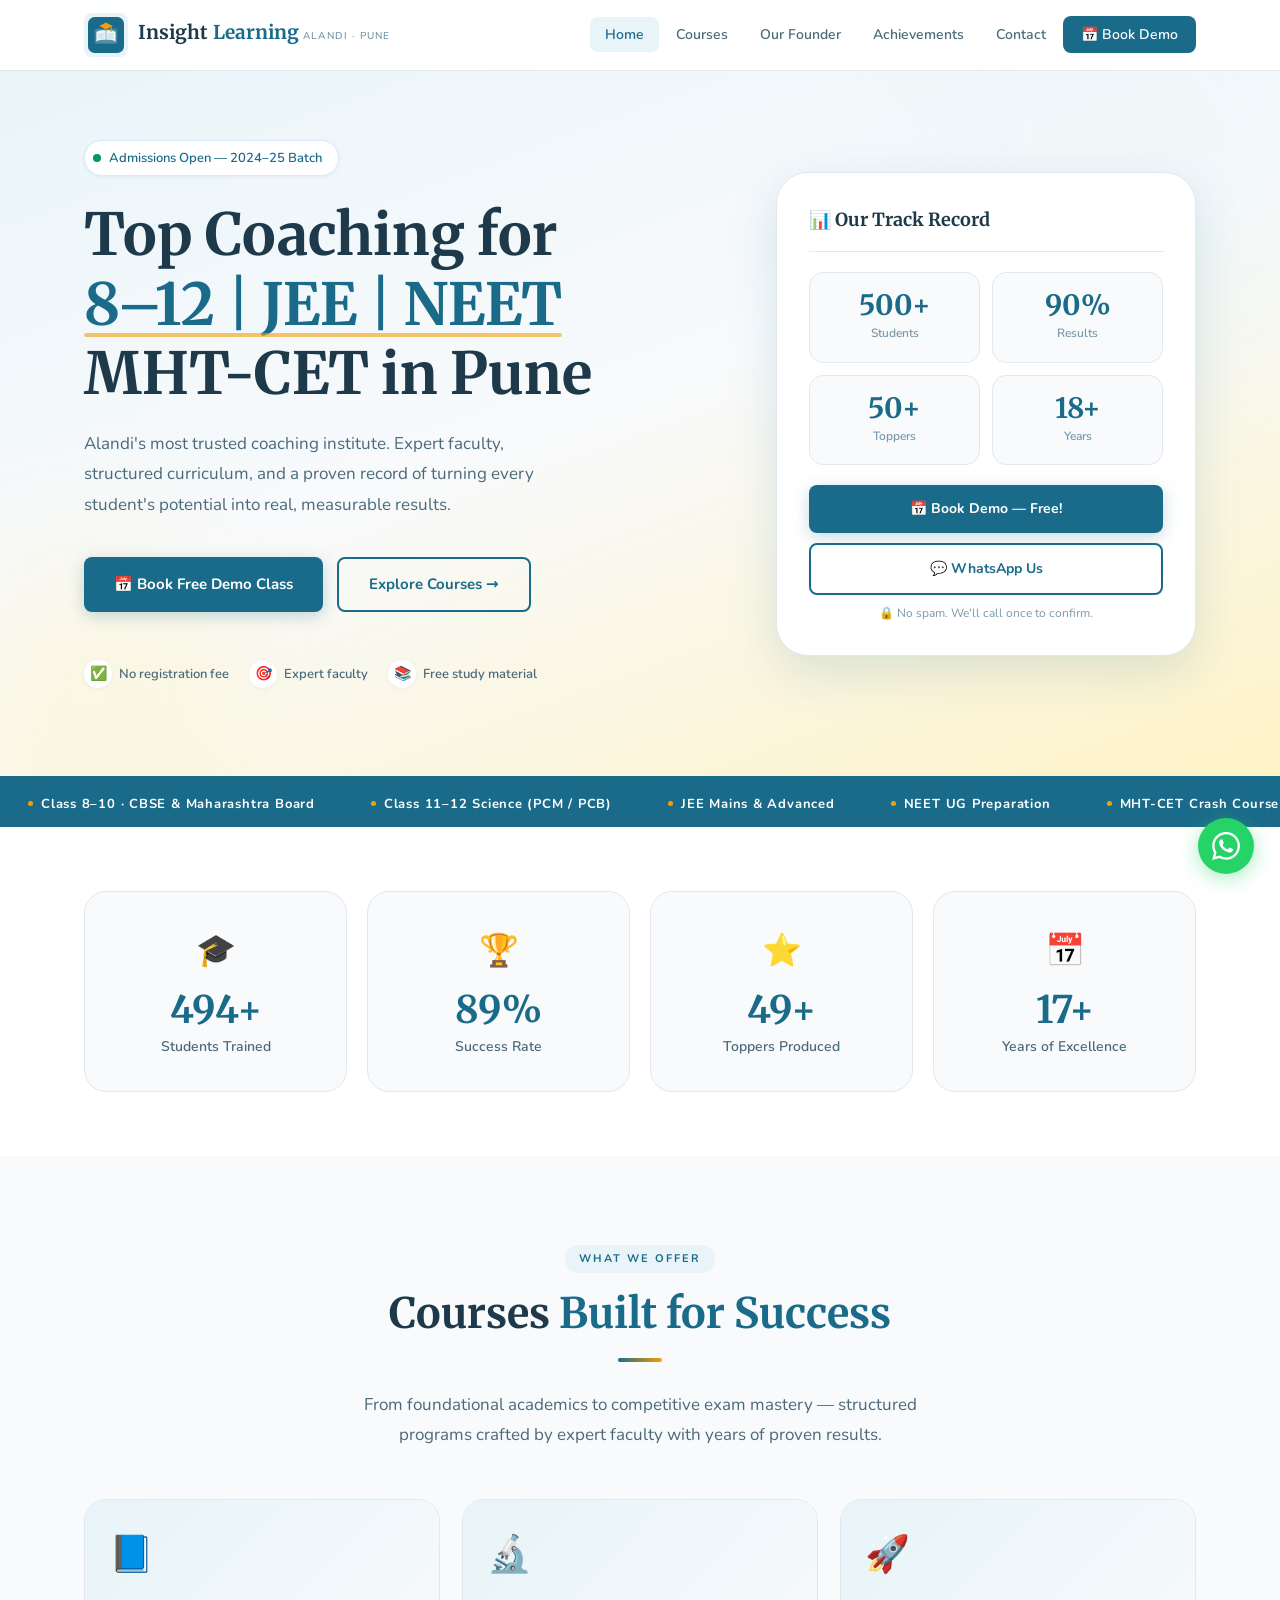
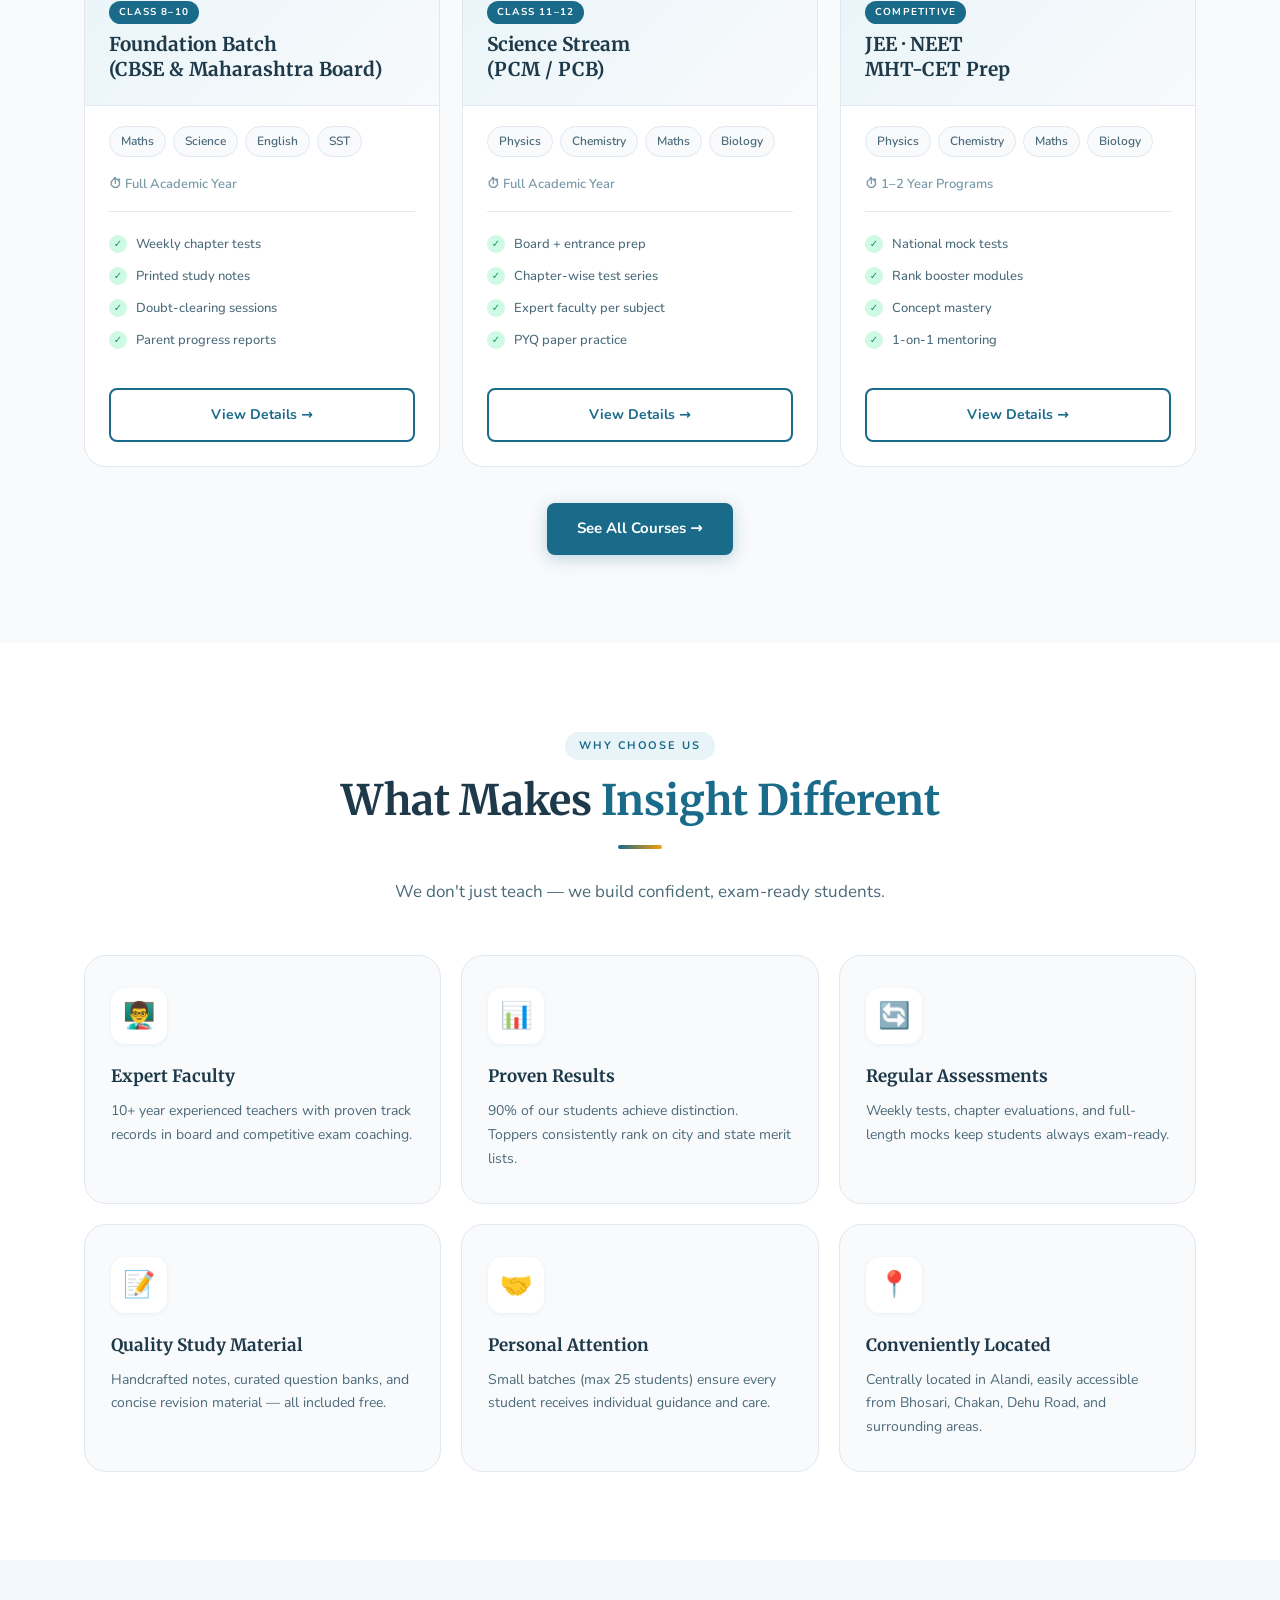
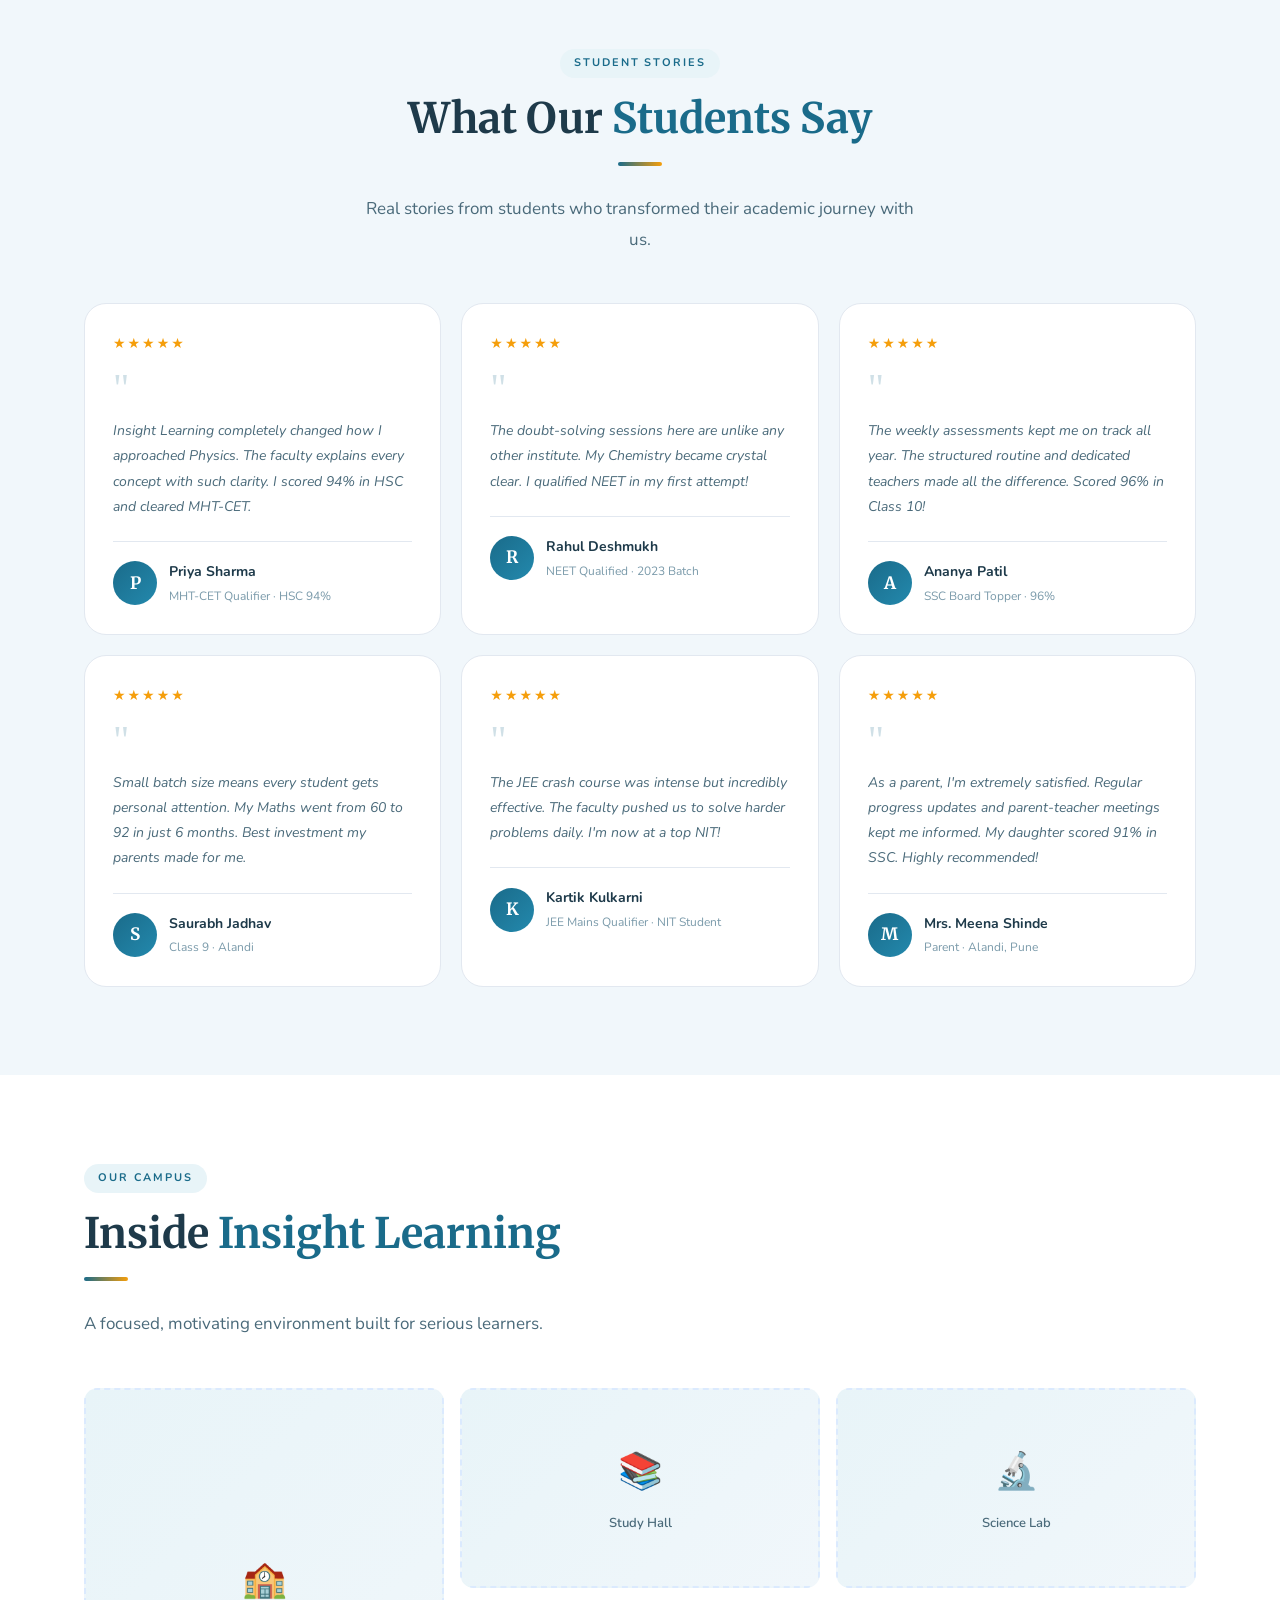
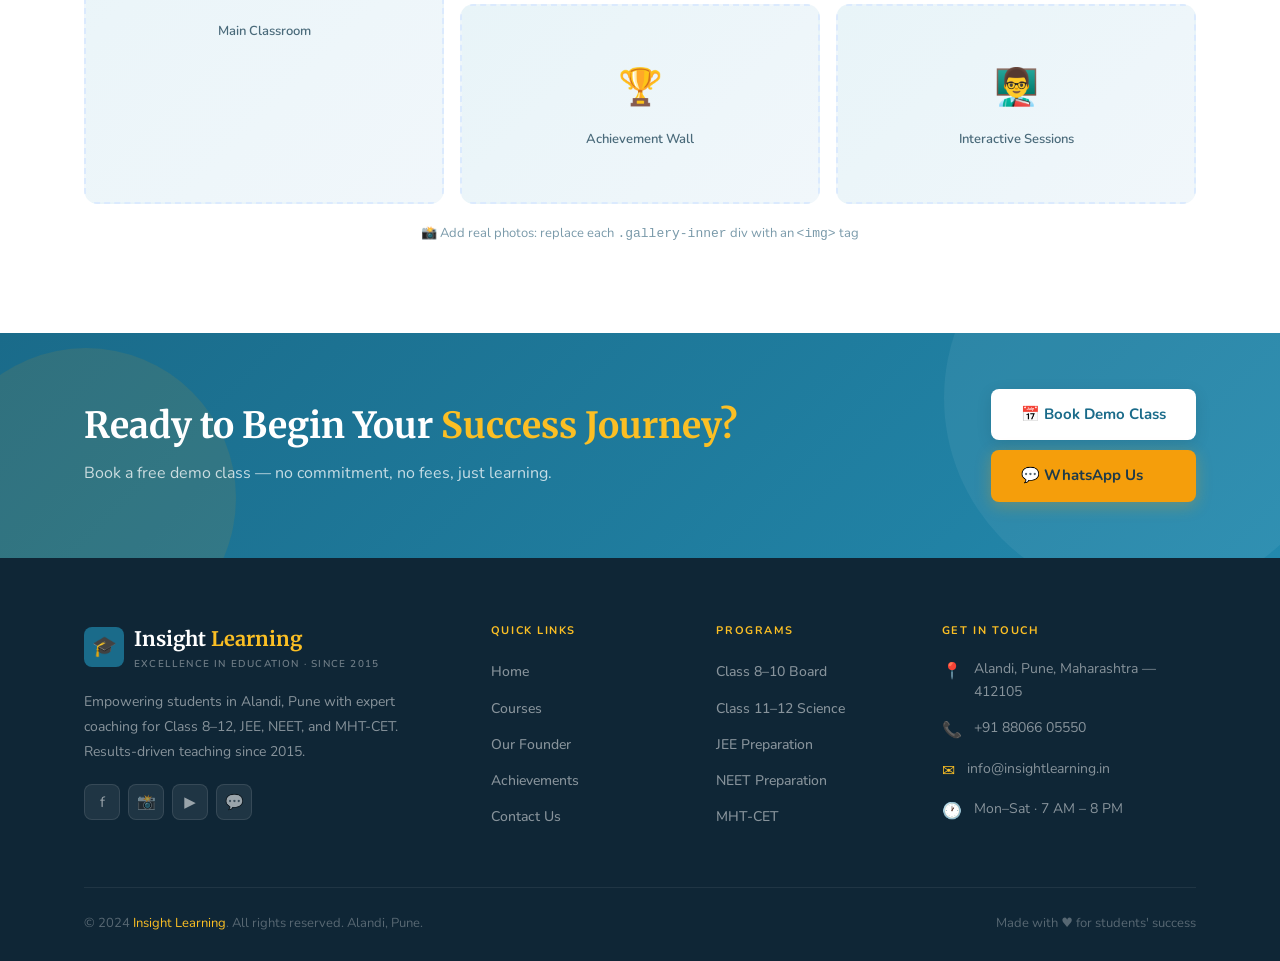
==== index.html @ 00090d64 "Initial commit" ====
<!DOCTYPE html>
<html lang="en">
<head>
  <meta charset="UTF-8" />
  <meta name="viewport" content="width=device-width, initial-scale=1.0" />
  <meta name="description" content="Insight Learning — Top coaching institute in Alandi, Pune for Class 8–12, JEE, NEET, MHT-CET. 500+ students, 90% results. Book your free demo class today." />
  <meta name="keywords"    content="coaching institute Alandi Pune, JEE coaching Pune, NEET coaching Alandi, MHT-CET, Class 10 coaching Pune, Insight Learning" />
  <meta name="author"      content="Insight Learning, Alandi Pune" />
  <meta property="og:title"       content="Insight Learning | Top Coaching in Alandi, Pune" />
  <meta property="og:description" content="Expert coaching for Class 8–12, JEE, NEET & MHT-CET. Alandi's most trusted coaching institute." />
  <meta property="og:type"        content="website" />
  <link rel="icon" type="image/svg+xml" href="logo.svg" />
  <link rel="stylesheet" href="style.css" />
  <title>Insight Learning | Top Coaching in Alandi, Pune — JEE | NEET | MHT-CET</title>
</head>
<body>

<!-- ===== NAVBAR ===== -->
<nav class="navbar" id="navbar">
  <div class="container">
    <div class="nav-inner">
      <a href="index.html" class="nav-logo">
        <img src="logo.svg" alt="Insight Learning Logo" class="nav-logo-img"
             onerror="this.style.display='none';this.nextElementSibling.style.display='flex';" />
        <span class="nav-logo-svg" style="display:none;">🎓</span>
        <span class="nav-logo-text">
          <span class="nav-logo-name">Insight <span>Learning</span></span>
          <span class="nav-logo-tag">  Alandi · Pune</span>
        </span>
      </a>
      <ul class="nav-links">
        <li><a href="index.html"        class="nav-link active">Home</a></li>
        <li><a href="courses.html"      class="nav-link">Courses</a></li>
        <li><a href="founder.html"      class="nav-link">Our Founder</a></li>
        <li><a href="achievements.html" class="nav-link">Achievements</a></li>
        <li><a href="contact.html"      class="nav-link">Contact</a></li>
        <li><a href="contact.html"      class="nav-link nav-cta">📅 Book Demo</a></li>
      </ul>
      <button class="nav-hamburger" aria-label="Toggle menu">
        <span></span><span></span><span></span>
      </button>
    </div>
  </div>
</nav>
<div class="nav-mobile">
  <a href="index.html"        class="nav-link">Home</a>
  <a href="courses.html"      class="nav-link">Courses</a>
  <a href="founder.html"      class="nav-link">Our Founder</a>
  <a href="achievements.html" class="nav-link">Achievements</a>
  <a href="contact.html"      class="nav-link">Contact</a>
  <a href="contact.html"      class="nav-link nav-cta">📅 Book Demo Class — Free!</a>
</div>


<!-- ===== HERO ===== -->
<section class="hero">
  <div class="hero-blob hero-blob-1"></div>
  <div class="hero-blob hero-blob-2"></div>
  <div class="container">
    <div class="hero-inner">

      <!-- Left content -->
      <div>
        <div class="hero-badge">
          <span class="hero-badge-dot"></span>
          Admissions Open — 2024–25 Batch
        </div>

        <h1 class="hero-title">
          Top Coaching for<br>
          <span class="highlight">8–12 | JEE | NEET</span><br>
          MHT-CET in Pune
        </h1>

        <p class="hero-subtitle">
          Alandi's most trusted coaching institute. Expert faculty, structured
          curriculum, and a proven record of turning every student's potential
          into real, measurable results.
        </p>

        <div class="hero-actions">
          <a href="contact.html" class="btn btn-primary">📅 Book Free Demo Class</a>
          <a href="courses.html" class="btn btn-outline">Explore Courses →</a>
        </div>

        <div class="hero-trust">
          <div class="hero-trust-item">
            <span class="hero-trust-icon">✅</span> No registration fee
          </div>
          <div class="hero-trust-item">
            <span class="hero-trust-icon">🎯</span> Expert faculty
          </div>
          <div class="hero-trust-item">
            <span class="hero-trust-icon">📚</span> Free study material
          </div>
        </div>
      </div>

      <!-- Right card -->
      <div class="hero-card fade-up">
        <div class="hero-card-title">📊 Our Track Record</div>
        <div class="hero-stat-row">
          <div class="hero-stat-box">
            <div class="hero-stat-num" data-count="500" data-suffix="+">500+</div>
            <div class="hero-stat-label">Students</div>
          </div>
          <div class="hero-stat-box">
            <div class="hero-stat-num" data-count="90" data-suffix="%">90%</div>
            <div class="hero-stat-label">Results</div>
          </div>
          <div class="hero-stat-box">
            <div class="hero-stat-num" data-count="50" data-suffix="+">50+</div>
            <div class="hero-stat-label">Toppers</div>
          </div>
          <div class="hero-stat-box">
            <div class="hero-stat-num" data-count="18" data-suffix="+">18+</div>
            <div class="hero-stat-label">Years</div>
          </div>
        </div>
        <div class="hero-card-cta">
          <a href="contact.html" class="btn btn-primary">📅 Book Demo — Free!</a>
          <a href="https://wa.me/918806605550" class="btn btn-outline" target="_blank">💬 WhatsApp Us</a>
        </div>
        <p class="hero-card-note">🔒 No spam. We'll call once to confirm.</p>
      </div>

    </div>
  </div>
</section>


<!-- ===== TICKER ===== -->
<div class="ticker" aria-hidden="true">
  <div class="ticker-inner">
    <!-- Duplicate items for seamless loop -->
    <span class="ticker-item"><span class="ticker-dot"></span> Class 8–10 · CBSE & Maharashtra Board</span>
    <span class="ticker-item"><span class="ticker-dot"></span> Class 11–12 Science (PCM / PCB)</span>
    <span class="ticker-item"><span class="ticker-dot"></span> JEE Mains & Advanced</span>
    <span class="ticker-item"><span class="ticker-dot"></span> NEET UG Preparation</span>
    <span class="ticker-item"><span class="ticker-dot"></span> MHT-CET Crash Course</span>
    <span class="ticker-item"><span class="ticker-dot"></span> Doubt Solving Sessions</span>
    <span class="ticker-item"><span class="ticker-dot"></span> Weekly Mock Tests</span>
    <span class="ticker-item"><span class="ticker-dot"></span> Free Study Material</span>
    <!-- Duplicate for seamless -->
    <span class="ticker-item"><span class="ticker-dot"></span> Class 8–10 · CBSE & Maharashtra Board</span>
    <span class="ticker-item"><span class="ticker-dot"></span> Class 11–12 Science (PCM / PCB)</span>
    <span class="ticker-item"><span class="ticker-dot"></span> JEE Mains & Advanced</span>
    <span class="ticker-item"><span class="ticker-dot"></span> NEET UG Preparation</span>
    <span class="ticker-item"><span class="ticker-dot"></span> MHT-CET Crash Course</span>
    <span class="ticker-item"><span class="ticker-dot"></span> Doubt Solving Sessions</span>
    <span class="ticker-item"><span class="ticker-dot"></span> Weekly Mock Tests</span>
    <span class="ticker-item"><span class="ticker-dot"></span> Free Study Material</span>
  </div>
</div>


<!-- ===== STATS ===== -->
<section class="stats-section">
  <div class="container">
    <div class="stats-grid">
      <div class="stat-card fade-up d1">
        <div class="stat-icon">🎓</div>
        <div class="stat-num" data-count="500" data-suffix="+">500+</div>
        <div class="stat-label">Students Trained</div>
      </div>
      <div class="stat-card fade-up d2">
        <div class="stat-icon">🏆</div>
        <div class="stat-num" data-count="90" data-suffix="%">90%</div>
        <div class="stat-label">Success Rate</div>
      </div>
      <div class="stat-card fade-up d3">
        <div class="stat-icon">⭐</div>
        <div class="stat-num" data-count="50" data-suffix="+">50+</div>
        <div class="stat-label">Toppers Produced</div>
      </div>
      <div class="stat-card fade-up d4">
        <div class="stat-icon">📅</div>
        <div class="stat-num" data-count="18" data-suffix="+">18+</div>
        <div class="stat-label">Years of Excellence</div>
      </div>
    </div>
  </div>
</section>


<!-- ===== COURSES PREVIEW ===== -->
<section class="courses-section section">
  <div class="container">
    <div class="text-center fade-up">
      <span class="section-label">What We Offer</span>
      <h2 class="section-title">Courses <span>Built for Success</span></h2>
      <div class="divider"></div>
      <p class="section-sub">
        From foundational academics to competitive exam mastery — structured
        programs crafted by expert faculty with years of proven results.
      </p>
    </div>

    <div class="courses-grid">

      <div class="course-card fade-up d1">
        <div class="course-card-top">
          <div class="course-emoji">📘</div>
          <div class="course-tag">Class 8–10</div>
          <h3>Foundation Batch<br>(CBSE & Maharashtra Board)</h3>
        </div>
        <div class="course-card-body">
          <div class="course-chips">
            <span class="chip">Maths</span>
            <span class="chip">Science</span>
            <span class="chip">English</span>
            <span class="chip">SST</span>
          </div>
          <div class="course-duration">⏱ Full Academic Year</div>
          <div class="course-features">
            <div class="cf-item"><span class="cf-check">✓</span> Weekly chapter tests</div>
            <div class="cf-item"><span class="cf-check">✓</span> Printed study notes</div>
            <div class="cf-item"><span class="cf-check">✓</span> Doubt-clearing sessions</div>
            <div class="cf-item"><span class="cf-check">✓</span> Parent progress reports</div>
          </div>
        </div>
        <div class="course-card-foot">
          <a href="courses.html" class="btn btn-outline">View Details →</a>
        </div>
      </div>

      <div class="course-card fade-up d2">
        <div class="course-card-top">
          <div class="course-emoji">🔬</div>
          <div class="course-tag">Class 11–12</div>
          <h3>Science Stream<br>(PCM / PCB)</h3>
        </div>
        <div class="course-card-body">
          <div class="course-chips">
            <span class="chip">Physics</span>
            <span class="chip">Chemistry</span>
            <span class="chip">Maths</span>
            <span class="chip">Biology</span>
          </div>
          <div class="course-duration">⏱ Full Academic Year</div>
          <div class="course-features">
            <div class="cf-item"><span class="cf-check">✓</span> Board + entrance prep</div>
            <div class="cf-item"><span class="cf-check">✓</span> Chapter-wise test series</div>
            <div class="cf-item"><span class="cf-check">✓</span> Expert faculty per subject</div>
            <div class="cf-item"><span class="cf-check">✓</span> PYQ paper practice</div>
          </div>
        </div>
        <div class="course-card-foot">
          <a href="courses.html" class="btn btn-outline">View Details →</a>
        </div>
      </div>

      <div class="course-card fade-up d3">
        <div class="course-card-top">
          <div class="course-emoji">🚀</div>
          <div class="course-tag">Competitive</div>
          <h3>JEE · NEET<br>MHT-CET Prep</h3>
        </div>
        <div class="course-card-body">
          <div class="course-chips">
            <span class="chip">Physics</span>
            <span class="chip">Chemistry</span>
            <span class="chip">Maths</span>
            <span class="chip">Biology</span>
          </div>
          <div class="course-duration">⏱ 1–2 Year Programs</div>
          <div class="course-features">
            <div class="cf-item"><span class="cf-check">✓</span> National mock tests</div>
            <div class="cf-item"><span class="cf-check">✓</span> Rank booster modules</div>
            <div class="cf-item"><span class="cf-check">✓</span> Concept mastery</div>
            <div class="cf-item"><span class="cf-check">✓</span> 1-on-1 mentoring</div>
          </div>
        </div>
        <div class="course-card-foot">
          <a href="courses.html" class="btn btn-outline">View Details →</a>
        </div>
      </div>

    </div>

    <div class="text-center" style="margin-top:36px;">
      <a href="courses.html" class="btn btn-primary fade-up">See All Courses →</a>
    </div>
  </div>
</section>


<!-- ===== WHY US ===== -->
<section class="why-section section">
  <div class="container">
    <div class="text-center fade-up">
      <span class="section-label">Why Choose Us</span>
      <h2 class="section-title">What Makes <span>Insight Different</span></h2>
      <div class="divider"></div>
      <p class="section-sub">We don't just teach — we build confident, exam-ready students.</p>
    </div>
    <div class="why-grid">
      <div class="why-card fade-up d1">
        <div class="why-icon-wrap">👨‍🏫</div>
        <h4>Expert Faculty</h4>
        <p>10+ year experienced teachers with proven track records in board and competitive exam coaching.</p>
      </div>
      <div class="why-card fade-up d2">
        <div class="why-icon-wrap">📊</div>
        <h4>Proven Results</h4>
        <p>90% of our students achieve distinction. Toppers consistently rank on city and state merit lists.</p>
      </div>
      <div class="why-card fade-up d3">
        <div class="why-icon-wrap">🔄</div>
        <h4>Regular Assessments</h4>
        <p>Weekly tests, chapter evaluations, and full-length mocks keep students always exam-ready.</p>
      </div>
      <div class="why-card fade-up d1">
        <div class="why-icon-wrap">📝</div>
        <h4>Quality Study Material</h4>
        <p>Handcrafted notes, curated question banks, and concise revision material — all included free.</p>
      </div>
      <div class="why-card fade-up d2">
        <div class="why-icon-wrap">🤝</div>
        <h4>Personal Attention</h4>
        <p>Small batches (max 25 students) ensure every student receives individual guidance and care.</p>
      </div>
      <div class="why-card fade-up d3">
        <div class="why-icon-wrap">📍</div>
        <h4>Conveniently Located</h4>
        <p>Centrally located in Alandi, easily accessible from Bhosari, Chakan, Dehu Road, and surrounding areas.</p>
      </div>
    </div>
  </div>
</section>


<!-- ===== TESTIMONIALS ===== -->
<section class="testimonials-section section">
  <div class="container">
    <div class="text-center fade-up">
      <span class="section-label">Student Stories</span>
      <h2 class="section-title">What Our <span>Students Say</span></h2>
      <div class="divider"></div>
      <p class="section-sub">Real stories from students who transformed their academic journey with us.</p>
    </div>

    <div class="testimonials-grid">

      <div class="tcard fade-up d1">
        <div class="tcard-stars">★★★★★</div>
        <div class="tcard-quote">"</div>
        <p class="tcard-text">Insight Learning completely changed how I approached Physics. The faculty explains every concept with such clarity. I scored 94% in HSC and cleared MHT-CET.</p>
        <div class="tcard-author">
          <div class="tcard-avatar">P</div>
          <div>
            <div class="tcard-name">Priya Sharma</div>
            <div class="tcard-meta">MHT-CET Qualifier · HSC 94%</div>
          </div>
        </div>
      </div>

      <div class="tcard fade-up d2">
        <div class="tcard-stars">★★★★★</div>
        <div class="tcard-quote">"</div>
        <p class="tcard-text">The doubt-solving sessions here are unlike any other institute. My Chemistry became crystal clear. I qualified NEET in my first attempt!</p>
        <div class="tcard-author">
          <div class="tcard-avatar">R</div>
          <div>
            <div class="tcard-name">Rahul Deshmukh</div>
            <div class="tcard-meta">NEET Qualified · 2023 Batch</div>
          </div>
        </div>
      </div>

      <div class="tcard fade-up d3">
        <div class="tcard-stars">★★★★★</div>
        <div class="tcard-quote">"</div>
        <p class="tcard-text">The weekly assessments kept me on track all year. The structured routine and dedicated teachers made all the difference. Scored 96% in Class 10!</p>
        <div class="tcard-author">
          <div class="tcard-avatar">A</div>
          <div>
            <div class="tcard-name">Ananya Patil</div>
            <div class="tcard-meta">SSC Board Topper · 96%</div>
          </div>
        </div>
      </div>

      <div class="tcard fade-up d1">
        <div class="tcard-stars">★★★★★</div>
        <div class="tcard-quote">"</div>
        <p class="tcard-text">Small batch size means every student gets personal attention. My Maths went from 60 to 92 in just 6 months. Best investment my parents made for me.</p>
        <div class="tcard-author">
          <div class="tcard-avatar">S</div>
          <div>
            <div class="tcard-name">Saurabh Jadhav</div>
            <div class="tcard-meta">Class 9 · Alandi</div>
          </div>
        </div>
      </div>

      <div class="tcard fade-up d2">
        <div class="tcard-stars">★★★★★</div>
        <div class="tcard-quote">"</div>
        <p class="tcard-text">The JEE crash course was intense but incredibly effective. The faculty pushed us to solve harder problems daily. I'm now at a top NIT!</p>
        <div class="tcard-author">
          <div class="tcard-avatar">K</div>
          <div>
            <div class="tcard-name">Kartik Kulkarni</div>
            <div class="tcard-meta">JEE Mains Qualifier · NIT Student</div>
          </div>
        </div>
      </div>

      <div class="tcard fade-up d3">
        <div class="tcard-stars">★★★★★</div>
        <div class="tcard-quote">"</div>
        <p class="tcard-text">As a parent, I'm extremely satisfied. Regular progress updates and parent-teacher meetings kept me informed. My daughter scored 91% in SSC. Highly recommended!</p>
        <div class="tcard-author">
          <div class="tcard-avatar">M</div>
          <div>
            <div class="tcard-name">Mrs. Meena Shinde</div>
            <div class="tcard-meta">Parent · Alandi, Pune</div>
          </div>
        </div>
      </div>

    </div>
  </div>
</section>


<!-- ===== GALLERY ===== -->
<section class="gallery-section section">
  <div class="container">
    <div class="fade-up">
      <span class="section-label">Our Campus</span>
      <h2 class="section-title">Inside <span>Insight Learning</span></h2>
      <div class="divider"></div>
      <p class="section-sub">A focused, motivating environment built for serious learners.</p>
    </div>

    <div class="gallery-grid fade-up">
      <div class="gallery-item">
        <div class="gallery-inner">
          <span class="gallery-emoji">🏫</span>
          <span class="gallery-label">Main Classroom</span>
        </div>
      </div>
      <div class="gallery-item">
        <div class="gallery-inner">
          <span class="gallery-emoji">📚</span>
          <span class="gallery-label">Study Hall</span>
        </div>
      </div>
      <div class="gallery-item">
        <div class="gallery-inner">
          <span class="gallery-emoji">🔬</span>
          <span class="gallery-label">Science Lab</span>
        </div>
      </div>
      <div class="gallery-item">
        <div class="gallery-inner">
          <span class="gallery-emoji">🏆</span>
          <span class="gallery-label">Achievement Wall</span>
        </div>
      </div>
      <div class="gallery-item">
        <div class="gallery-inner">
          <span class="gallery-emoji">👨‍🏫</span>
          <span class="gallery-label">Interactive Sessions</span>
        </div>
      </div>
    </div>

    <p class="text-center" style="margin-top:18px; font-size:13px; color:var(--text-soft);">
      📸 Add real photos: replace each <code>.gallery-inner</code> div with an <code>&lt;img&gt;</code> tag
    </p>
  </div>
</section>


<!-- ===== CTA ===== -->
<section class="cta-section section-sm">
  <div class="container">
    <div class="cta-inner fade-up">
      <div>
        <h2 class="cta-title">Ready to Begin Your <span>Success Journey?</span></h2>
        <p class="cta-sub">Book a free demo class — no commitment, no fees, just learning.</p>
      </div>
      <div class="cta-btns">
        <a href="contact.html" class="btn btn-white">📅 Book Demo Class</a>
        <a href="https://wa.me/918806605550" class="btn btn-accent" target="_blank">💬 WhatsApp Us</a>
      </div>
    </div>
  </div>
</section>


<!-- ===== FOOTER ===== -->
<footer class="footer">
  <div class="container">
    <div class="footer-grid">
      <div>
        <div class="footer-logo">
          <span class="footer-logo-svg">🎓</span>
          <div>
            <div class="footer-logo-name">Insight <span>Learning</span></div>
            <div class="footer-logo-tag">Excellence in Education · Since 2015</div>
          </div>
        </div>
        <p class="footer-desc">Empowering students in Alandi, Pune with expert coaching for Class 8–12, JEE, NEET, and MHT-CET. Results-driven teaching since 2015.</p>
        <div class="footer-socials">
          <a href="#" class="footer-social">f</a>
          <a href="#" class="footer-social">📸</a>
          <a href="#" class="footer-social">▶</a>
          <a href="https://wa.me/918806605550" class="footer-social">💬</a>
        </div>
      </div>
      <div>
        <p class="footer-heading">Quick Links</p>
        <ul class="footer-links">
          <li><a href="index.html">Home</a></li>
          <li><a href="courses.html">Courses</a></li>
          <li><a href="founder.html">Our Founder</a></li>
          <li><a href="achievements.html">Achievements</a></li>
          <li><a href="contact.html">Contact Us</a></li>
        </ul>
      </div>
      <div>
        <p class="footer-heading">Programs</p>
        <ul class="footer-links">
          <li><a href="courses.html">Class 8–10 Board</a></li>
          <li><a href="courses.html">Class 11–12 Science</a></li>
          <li><a href="courses.html">JEE Preparation</a></li>
          <li><a href="courses.html">NEET Preparation</a></li>
          <li><a href="courses.html">MHT-CET</a></li>
        </ul>
      </div>
      <div>
        <p class="footer-heading">Get In Touch</p>
        <div class="footer-contact-row"><span class="footer-ci">📍</span><span>Alandi, Pune, Maharashtra — 412105</span></div>
        <div class="footer-contact-row"><span class="footer-ci">📞</span><span><a href="tel:+918806605550" style="color:inherit">+91 88066 05550</a></span></div>
        <div class="footer-contact-row"><span class="footer-ci">✉️</span><span>info@insightlearning.in</span></div>
        <div class="footer-contact-row"><span class="footer-ci">🕐</span><span>Mon–Sat · 7 AM – 8 PM</span></div>
      </div>
    </div>
    <div class="footer-bottom">
      <p class="footer-copy">© 2024 <a href="index.html">Insight Learning</a>. All rights reserved. Alandi, Pune.</p>
      <p class="footer-copy">Made with ♥ for students' success</p>
    </div>
  </div>
</footer>


<!-- WhatsApp -->
<a href="https://wa.me/918806605550" class="wa-btn" target="_blank" rel="noopener noreferrer" aria-label="WhatsApp">
  <span class="wa-tooltip">Chat with us!</span>
  <svg viewBox="0 0 24 24"><path d="M17.472 14.382c-.297-.149-1.758-.867-2.03-.967-.273-.099-.471-.148-.67.15-.197.297-.767.966-.94 1.164-.173.199-.347.223-.644.075-.297-.15-1.255-.463-2.39-1.475-.883-.788-1.48-1.761-1.653-2.059-.173-.297-.018-.458.13-.606.134-.133.298-.347.446-.52.149-.174.198-.298.298-.497.099-.198.05-.371-.025-.52-.075-.149-.669-1.612-.916-2.207-.242-.579-.487-.5-.669-.51-.173-.008-.371-.01-.57-.01-.198 0-.52.074-.792.372-.272.297-1.04 1.016-1.04 2.479 0 1.462 1.065 2.875 1.213 3.074.149.198 2.096 3.2 5.077 4.487.709.306 1.262.489 1.694.625.712.227 1.36.195 1.871.118.571-.085 1.758-.719 2.006-1.413.248-.694.248-1.289.173-1.413-.074-.124-.272-.198-.57-.347m-5.421 7.403h-.004a9.87 9.87 0 01-5.031-1.378l-.361-.214-3.741.982.998-3.648-.235-.374a9.86 9.86 0 01-1.51-5.26c.001-5.45 4.436-9.884 9.888-9.884 2.64 0 5.122 1.03 6.988 2.898a9.825 9.825 0 012.893 6.994c-.003 5.45-4.437 9.884-9.885 9.884m8.413-18.297A11.815 11.815 0 0012.05 0C5.495 0 .16 5.335.157 11.892c0 2.096.547 4.142 1.588 5.945L.057 24l6.305-1.654a11.882 11.882 0 005.683 1.448h.005c6.554 0 11.89-5.335 11.893-11.893a11.821 11.821 0 00-3.48-8.413Z"/></svg>
</a>

<script src="main.js"></script>
</body>
</html>
---- style.css ----
/* ============================================================
   INSIGHT LEARNING — style.css
   Light, friendly, professional design
   Place this file in the SAME folder as your HTML files
   ============================================================ */

@import url('https://fonts.googleapis.com/css2?family=Nunito:wght@400;500;600;700;800&family=Merriweather:wght@400;700&display=swap');

/* ============================================================
   CSS VARIABLES — Light & Friendly Palette
   ============================================================ */
:root {
  /* Primary — deep teal/blue (readable, not dark) */
  --primary:        #1a6b8a;
  --primary-light:  #2389ad;
  --primary-pale:   #e8f4f8;

  /* Accent — warm amber */
  --accent:         #f59e0b;
  --accent-light:   #fbbf24;
  --accent-pale:    #fef3c7;

  /* Success green */
  --green:          #059669;
  --green-pale:     #d1fae5;

  /* Neutrals */
  --white:          #ffffff;
  --bg:             #f8fafc;
  --bg-alt:         #f1f7fb;
  --border:         #dbeafe;
  --border-soft:    #e2e8f0;

  /* Text */
  --text-dark:      #1e3a4a;
  --text-mid:       #4a6a7a;
  --text-soft:      #7a9aaa;

  /* Fonts */
  --font-head:  'Merriweather', Georgia, serif;
  --font-body:  'Nunito', system-ui, sans-serif;

  /* Shadows */
  --shadow-xs:  0 1px 4px rgba(26,107,138,0.07);
  --shadow-sm:  0 2px 12px rgba(26,107,138,0.09);
  --shadow-md:  0 6px 28px rgba(26,107,138,0.12);
  --shadow-lg:  0 16px 48px rgba(26,107,138,0.15);

  /* Radius */
  --r-sm:  8px;
  --r-md:  14px;
  --r-lg:  22px;
  --r-xl:  32px;

  --ease: 0.3s cubic-bezier(0.4,0,0.2,1);
}

/* ============================================================
   RESET
   ============================================================ */
*, *::before, *::after { box-sizing: border-box; margin: 0; padding: 0; }
html { scroll-behavior: smooth; font-size: 16px; }
body {
  font-family: var(--font-body);
  background: var(--bg);
  color: var(--text-dark);
  line-height: 1.7;
  -webkit-font-smoothing: antialiased;
}
img  { max-width: 100%; height: auto; display: block; }
a    { text-decoration: none; color: inherit; }
ul   { list-style: none; }
button { cursor: pointer; border: none; background: none; font-family: inherit; }
input, textarea, select { font-family: inherit; }

/* ============================================================
   LAYOUT
   ============================================================ */
.container {
  width: 100%;
  max-width: 1160px;
  margin: 0 auto;
  padding: 0 24px;
}
.section    { padding: 88px 0; }
.section-sm { padding: 56px 0; }

/* ============================================================
   TYPOGRAPHY HELPERS
   ============================================================ */
.section-label {
  display: inline-block;
  font-size: 11px;
  font-weight: 700;
  letter-spacing: 0.18em;
  text-transform: uppercase;
  color: var(--primary);
  background: var(--primary-pale);
  padding: 5px 14px;
  border-radius: 100px;
  margin-bottom: 14px;
}

.section-title {
  font-family: var(--font-head);
  font-size: clamp(26px, 3.8vw, 42px);
  font-weight: 700;
  color: var(--text-dark);
  line-height: 1.25;
  margin-bottom: 16px;
}
.section-title span { color: var(--primary); }
.section-title .accent { color: var(--accent); }

.section-sub {
  font-size: 17px;
  color: var(--text-mid);
  max-width: 560px;
  line-height: 1.8;
}

.text-center { text-align: center; }
.text-center .section-sub { margin: 0 auto; }

.divider {
  width: 44px; height: 4px;
  background: linear-gradient(90deg, var(--primary), var(--accent));
  border-radius: 4px;
  margin: 18px 0 28px;
}
.text-center .divider { margin: 18px auto 28px; }

/* ============================================================
   BUTTONS
   ============================================================ */
.btn {
  display: inline-flex;
  align-items: center;
  gap: 8px;
  padding: 13px 30px;
  border-radius: var(--r-sm);
  font-size: 15px;
  font-weight: 700;
  transition: all var(--ease);
  white-space: nowrap;
}

.btn-primary {
  background: var(--primary);
  color: var(--white);
  box-shadow: 0 4px 16px rgba(26,107,138,0.25);
}
.btn-primary:hover {
  background: var(--primary-light);
  transform: translateY(-2px);
  box-shadow: 0 8px 24px rgba(26,107,138,0.35);
}

.btn-accent {
  background: var(--accent);
  color: var(--text-dark);
  box-shadow: 0 4px 16px rgba(245,158,11,0.3);
}
.btn-accent:hover {
  background: var(--accent-light);
  transform: translateY(-2px);
  box-shadow: 0 8px 24px rgba(245,158,11,0.4);
}

.btn-outline {
  background: transparent;
  color: var(--primary);
  border: 2px solid var(--primary);
}
.btn-outline:hover {
  background: var(--primary-pale);
  transform: translateY(-2px);
}

.btn-white {
  background: var(--white);
  color: var(--primary);
  box-shadow: 0 4px 16px rgba(0,0,0,0.1);
}
.btn-white:hover {
  transform: translateY(-2px);
  box-shadow: 0 8px 24px rgba(0,0,0,0.15);
}

/* ============================================================
   NAVBAR
   ============================================================ */
.navbar {
  position: fixed;
  top: 0; left: 0; right: 0;
  z-index: 1000;
  background: rgba(255,255,255,0.96);
  backdrop-filter: blur(12px);
  -webkit-backdrop-filter: blur(12px);
  border-bottom: 1px solid var(--border-soft);
  transition: all var(--ease);
}
.navbar.scrolled {
  box-shadow: var(--shadow-md);
}

.nav-inner {
  display: flex;
  align-items: center;
  justify-content: space-between;
  height: 70px;
  gap: 16px;
}

/* Logo */
.nav-logo {
  display: flex;
  align-items: center;
  gap: 10px;
  flex-shrink: 0;
}

.nav-logo-img {
  width: 44px;
  height: 44px;
  border-radius: var(--r-sm);
  object-fit: contain;
  background: var(--primary-pale);
  padding: 4px;
}

/* SVG fallback logo (shown when no image) */
.nav-logo-svg {
  width: 44px;
  height: 44px;
  background: linear-gradient(135deg, var(--primary) 0%, var(--primary-light) 100%);
  border-radius: var(--r-sm);
  display: flex;
  align-items: center;
  justify-content: center;
  flex-shrink: 0;
  font-size: 22px;
}

.nav-logo-text {}
.nav-logo-name {
  font-family: var(--font-head);
  font-size: 19px;
  font-weight: 700;
  color: var(--text-dark);
  line-height: 1.1;
}
.nav-logo-name span { color: var(--primary); }
.nav-logo-tag {
  font-size: 10px;
  font-weight: 600;
  letter-spacing: 0.12em;
  text-transform: uppercase;
  color: var(--text-soft);
}

/* Nav links */
.nav-links {
  display: flex;
  align-items: center;
  gap: 2px;
}
.nav-link {
  padding: 8px 15px;
  font-size: 14px;
  font-weight: 600;
  color: var(--text-mid);
  border-radius: var(--r-sm);
  transition: all var(--ease);
}
.nav-link:hover { color: var(--primary); background: var(--primary-pale); }
.nav-link.active { color: var(--primary); background: var(--primary-pale); }

.nav-cta {
  background: var(--primary) !important;
  color: var(--white) !important;
  padding: 9px 18px !important;
  border-radius: var(--r-sm) !important;
}
.nav-cta:hover {
  background: var(--primary-light) !important;
  transform: translateY(-1px);
  box-shadow: 0 4px 14px rgba(26,107,138,0.3);
}

.nav-hamburger {
  display: none;
  flex-direction: column;
  gap: 5px;
  padding: 8px;
}
.nav-hamburger span {
  display: block;
  width: 22px; height: 2px;
  background: var(--text-dark);
  border-radius: 2px;
  transition: all var(--ease);
}

/* Mobile nav */
.nav-mobile {
  display: none;
  position: fixed;
  top: 70px; left: 0; right: 0;
  background: var(--white);
  border-bottom: 1px solid var(--border-soft);
  padding: 16px 24px 24px;
  box-shadow: var(--shadow-md);
  z-index: 999;
}
.nav-mobile.open { display: block; }
.nav-mobile .nav-link {
  display: block;
  padding: 13px 0;
  border-bottom: 1px solid var(--border-soft);
  font-size: 15px;
}
.nav-mobile .nav-cta {
  display: flex;
  justify-content: center;
  margin-top: 16px;
  padding: 14px !important;
  border-radius: var(--r-sm) !important;
}

/* ============================================================
   HERO
   ============================================================ */
.hero {
  position: relative;
  padding: 140px 0 88px;
  overflow: hidden;
  background: linear-gradient(160deg, #e8f4f8 0%, #f8fafc 50%, #fef3c7 100%);
}

/* Decorative blobs */
.hero-blob {
  position: absolute;
  border-radius: 50%;
  filter: blur(60px);
  opacity: 0.35;
  pointer-events: none;
}
.hero-blob-1 {
  width: 500px; height: 500px;
  background: var(--primary-pale);
  top: -100px; right: -100px;
}
.hero-blob-2 {
  width: 300px; height: 300px;
  background: var(--accent-pale);
  bottom: -60px; left: -60px;
}

.hero-inner {
  position: relative;
  z-index: 1;
  display: grid;
  grid-template-columns: 1fr 420px;
  gap: 64px;
  align-items: center;
}

.hero-badge {
  display: inline-flex;
  align-items: center;
  gap: 8px;
  background: var(--white);
  border: 1.5px solid var(--border);
  border-radius: 100px;
  padding: 6px 16px 6px 8px;
  margin-bottom: 24px;
  font-size: 13px;
  font-weight: 600;
  color: var(--primary);
  box-shadow: var(--shadow-xs);
}
.hero-badge-dot {
  width: 8px; height: 8px;
  background: var(--green);
  border-radius: 50%;
  animation: blink 2s infinite;
}
@keyframes blink {
  0%,100% { opacity:1; }
  50% { opacity:0.3; }
}

.hero-title {
  font-family: var(--font-head);
  font-size: clamp(32px, 5vw, 58px);
  font-weight: 700;
  color: var(--text-dark);
  line-height: 1.2;
  margin-bottom: 20px;
}
.hero-title .highlight {
  color: var(--primary);
  position: relative;
  display: inline-block;
}
.hero-title .highlight::after {
  content: '';
  position: absolute;
  bottom: 2px; left: 0; right: 0;
  height: 4px;
  background: var(--accent);
  border-radius: 4px;
  opacity: 0.6;
}

.hero-subtitle {
  font-size: 17px;
  color: var(--text-mid);
  max-width: 500px;
  line-height: 1.8;
  margin-bottom: 36px;
}

.hero-actions {
  display: flex;
  flex-wrap: wrap;
  gap: 14px;
  margin-bottom: 48px;
}

.hero-trust {
  display: flex;
  align-items: center;
  gap: 20px;
  flex-wrap: wrap;
}
.hero-trust-item {
  display: flex;
  align-items: center;
  gap: 7px;
  font-size: 13px;
  font-weight: 600;
  color: var(--text-mid);
}
.hero-trust-icon {
  width: 28px; height: 28px;
  background: var(--white);
  border-radius: 50%;
  display: flex;
  align-items: center;
  justify-content: center;
  font-size: 14px;
  box-shadow: var(--shadow-xs);
}

/* Hero card (right side) */
.hero-card {
  background: var(--white);
  border-radius: var(--r-xl);
  padding: 32px;
  box-shadow: var(--shadow-lg);
  border: 1px solid var(--border-soft);
}
.hero-card-title {
  font-family: var(--font-head);
  font-size: 18px;
  font-weight: 700;
  color: var(--text-dark);
  margin-bottom: 20px;
  padding-bottom: 16px;
  border-bottom: 1px solid var(--border-soft);
}
.hero-stat-row {
  display: grid;
  grid-template-columns: 1fr 1fr;
  gap: 12px;
  margin-bottom: 20px;
}
.hero-stat-box {
  background: var(--bg);
  border-radius: var(--r-md);
  padding: 18px 14px;
  text-align: center;
  border: 1px solid var(--border-soft);
  transition: all var(--ease);
}
.hero-stat-box:hover {
  border-color: var(--primary);
  background: var(--primary-pale);
}
.hero-stat-num {
  font-family: var(--font-head);
  font-size: 28px;
  font-weight: 700;
  color: var(--primary);
  line-height: 1;
  margin-bottom: 4px;
}
.hero-stat-label {
  font-size: 12px;
  font-weight: 600;
  color: var(--text-soft);
}
.hero-card-cta {
  display: flex;
  flex-direction: column;
  gap: 10px;
}
.hero-card-cta .btn {
  justify-content: center;
  width: 100%;
  font-size: 14px;
  padding: 12px 20px;
}
.hero-card-note {
  text-align: center;
  font-size: 12px;
  color: var(--text-soft);
  margin-top: 8px;
}

/* ============================================================
   MARQUEE / TICKER (courses strip)
   ============================================================ */
.ticker {
  background: var(--primary);
  padding: 12px 0;
  overflow: hidden;
  white-space: nowrap;
}
.ticker-inner {
  display: inline-flex;
  gap: 0;
  animation: ticker-scroll 25s linear infinite;
}
.ticker-item {
  display: inline-flex;
  align-items: center;
  gap: 8px;
  color: var(--white);
  font-size: 13px;
  font-weight: 700;
  letter-spacing: 0.06em;
  padding: 0 28px;
}
.ticker-dot {
  width: 5px; height: 5px;
  background: var(--accent);
  border-radius: 50%;
  flex-shrink: 0;
}
@keyframes ticker-scroll {
  0%   { transform: translateX(0); }
  100% { transform: translateX(-50%); }
}

/* ============================================================
   STATS SECTION
   ============================================================ */
.stats-section {
  background: var(--white);
  padding: 64px 0;
}
.stats-grid {
  display: grid;
  grid-template-columns: repeat(4, 1fr);
  gap: 20px;
}
.stat-card {
  background: var(--bg);
  border: 1.5px solid var(--border-soft);
  border-radius: var(--r-lg);
  padding: 32px 20px;
  text-align: center;
  transition: all var(--ease);
  position: relative;
  overflow: hidden;
}
.stat-card::before {
  content: '';
  position: absolute;
  top: 0; left: 0; right: 0;
  height: 4px;
  background: linear-gradient(90deg, var(--primary), var(--accent));
  transform: scaleX(0);
  transition: transform var(--ease);
}
.stat-card:hover { border-color: var(--primary); box-shadow: var(--shadow-md); transform: translateY(-4px); }
.stat-card:hover::before { transform: scaleX(1); }
.stat-icon { font-size: 32px; margin-bottom: 12px; }
.stat-num {
  font-family: var(--font-head);
  font-size: 38px;
  font-weight: 700;
  color: var(--primary);
  line-height: 1;
  margin-bottom: 6px;
}
.stat-label { font-size: 14px; font-weight: 600; color: var(--text-mid); }

/* ============================================================
   COURSES SECTION
   ============================================================ */
.courses-section { background: var(--bg); }
.courses-grid {
  display: grid;
  grid-template-columns: repeat(3, 1fr);
  gap: 22px;
  margin-top: 48px;
}

.course-card {
  background: var(--white);
  border: 1.5px solid var(--border-soft);
  border-radius: var(--r-lg);
  overflow: hidden;
  transition: all var(--ease);
}
.course-card:hover {
  border-color: var(--primary);
  box-shadow: var(--shadow-lg);
  transform: translateY(-5px);
}

.course-card-top {
  padding: 24px;
  background: linear-gradient(135deg, var(--primary-pale) 0%, var(--bg) 100%);
  border-bottom: 1px solid var(--border-soft);
}
.course-emoji { font-size: 36px; margin-bottom: 12px; }
.course-tag {
  display: inline-block;
  background: var(--primary);
  color: var(--white);
  font-size: 10px;
  font-weight: 700;
  letter-spacing: 0.12em;
  text-transform: uppercase;
  padding: 3px 10px;
  border-radius: 100px;
  margin-bottom: 8px;
}
.course-card-top h3 {
  font-family: var(--font-head);
  font-size: 19px;
  font-weight: 700;
  color: var(--text-dark);
  line-height: 1.3;
}

.course-card-body { padding: 20px 24px 0; }
.course-chips {
  display: flex;
  flex-wrap: wrap;
  gap: 7px;
  margin-bottom: 16px;
}
.chip {
  background: var(--bg);
  color: var(--text-mid);
  font-size: 12px;
  font-weight: 600;
  padding: 4px 11px;
  border-radius: 100px;
  border: 1px solid var(--border-soft);
}
.course-duration {
  display: flex;
  align-items: center;
  gap: 6px;
  font-size: 13px;
  color: var(--text-soft);
  font-weight: 600;
  margin-bottom: 16px;
}

.course-features { border-top: 1px solid var(--border-soft); padding: 16px 0; }
.cf-item {
  display: flex;
  align-items: center;
  gap: 9px;
  font-size: 13px;
  color: var(--text-mid);
  padding: 5px 0;
  font-weight: 500;
}
.cf-check {
  width: 18px; height: 18px;
  background: var(--green-pale);
  color: var(--green);
  border-radius: 50%;
  display: flex;
  align-items: center;
  justify-content: center;
  font-size: 10px;
  font-weight: 700;
  flex-shrink: 0;
}

.course-card-foot { padding: 16px 24px 24px; }
.course-card-foot .btn {
  width: 100%;
  justify-content: center;
  font-size: 14px;
}

/* ============================================================
   WHY US
   ============================================================ */
.why-section { background: var(--white); }
.why-grid {
  display: grid;
  grid-template-columns: repeat(3, 1fr);
  gap: 20px;
  margin-top: 48px;
}
.why-card {
  background: var(--bg);
  border: 1.5px solid var(--border-soft);
  border-radius: var(--r-lg);
  padding: 32px 26px;
  transition: all var(--ease);
}
.why-card:hover {
  border-color: var(--primary);
  background: var(--primary-pale);
  transform: translateY(-3px);
  box-shadow: var(--shadow-md);
}
.why-icon-wrap {
  width: 56px; height: 56px;
  background: var(--white);
  border-radius: var(--r-md);
  display: flex;
  align-items: center;
  justify-content: center;
  font-size: 26px;
  margin-bottom: 18px;
  box-shadow: var(--shadow-xs);
  transition: all var(--ease);
}
.why-card:hover .why-icon-wrap { background: var(--primary); }
.why-card h4 {
  font-family: var(--font-head);
  font-size: 17px;
  font-weight: 700;
  color: var(--text-dark);
  margin-bottom: 8px;
}
.why-card p { font-size: 14px; color: var(--text-mid); line-height: 1.7; }

/* ============================================================
   TESTIMONIALS
   ============================================================ */
.testimonials-section { background: var(--bg-alt); }
.testimonials-grid {
  display: grid;
  grid-template-columns: repeat(3, 1fr);
  gap: 20px;
  margin-top: 48px;
}
.tcard {
  background: var(--white);
  border: 1.5px solid var(--border-soft);
  border-radius: var(--r-lg);
  padding: 28px;
  transition: all var(--ease);
}
.tcard:hover { box-shadow: var(--shadow-md); transform: translateY(-3px); border-color: var(--primary); }
.tcard-stars { color: var(--accent); font-size: 14px; letter-spacing: 2px; margin-bottom: 12px; }
.tcard-quote {
  font-size: 40px;
  color: var(--primary);
  opacity: 0.2;
  font-family: Georgia, serif;
  line-height: 1;
  margin-bottom: 10px;
}
.tcard-text {
  font-size: 14px;
  color: var(--text-mid);
  line-height: 1.8;
  margin-bottom: 22px;
  font-style: italic;
}
.tcard-author {
  display: flex;
  align-items: center;
  gap: 12px;
  padding-top: 18px;
  border-top: 1px solid var(--border-soft);
}
.tcard-avatar {
  width: 44px; height: 44px;
  border-radius: 50%;
  background: linear-gradient(135deg, var(--primary) 0%, var(--primary-light) 100%);
  display: flex;
  align-items: center;
  justify-content: center;
  font-family: var(--font-head);
  font-size: 17px;
  font-weight: 700;
  color: var(--white);
  flex-shrink: 0;
}
.tcard-name { font-weight: 700; font-size: 14px; color: var(--text-dark); }
.tcard-meta { font-size: 12px; color: var(--text-soft); margin-top: 2px; }

/* ============================================================
   GALLERY / CAMPUS
   ============================================================ */
.gallery-section { background: var(--white); }
.gallery-grid {
  display: grid;
  grid-template-columns: repeat(3, 1fr);
  grid-template-rows: 200px 200px;
  gap: 16px;
  margin-top: 48px;
}
.gallery-item {
  border-radius: var(--r-md);
  overflow: hidden;
  cursor: pointer;
}
.gallery-item:first-child { grid-row: 1 / 3; }
.gallery-inner {
  width: 100%; height: 100%;
  background: linear-gradient(135deg, var(--primary-pale) 0%, var(--bg-alt) 100%);
  display: flex;
  flex-direction: column;
  align-items: center;
  justify-content: center;
  gap: 10px;
  border: 2px dashed var(--border);
  transition: all var(--ease);
}
.gallery-inner:hover {
  background: linear-gradient(135deg, var(--primary-pale) 0%, #d4eaf4 100%);
  border-color: var(--primary);
}
/* If you add real images, use this: */
.gallery-item img {
  width: 100%; height: 100%;
  object-fit: cover;
  transition: transform var(--ease);
}
.gallery-item:hover img { transform: scale(1.04); }
.gallery-emoji { font-size: 36px; }
.gallery-label { font-size: 13px; font-weight: 600; color: var(--text-mid); }

/* ============================================================
   CTA SECTION
   ============================================================ */
.cta-section {
  background: linear-gradient(135deg, var(--primary) 0%, var(--primary-light) 100%);
  position: relative;
  overflow: hidden;
}
.cta-section::before {
  content: '';
  position: absolute;
  top: -60%; right: -5%;
  width: 400px; height: 400px;
  background: rgba(255,255,255,0.06);
  border-radius: 50%;
}
.cta-section::after {
  content: '';
  position: absolute;
  bottom: -40%; left: -5%;
  width: 300px; height: 300px;
  background: rgba(245,158,11,0.1);
  border-radius: 50%;
}
.cta-inner {
  position: relative;
  z-index: 1;
  display: grid;
  grid-template-columns: 1fr auto;
  gap: 40px;
  align-items: center;
}
.cta-title {
  font-family: var(--font-head);
  font-size: clamp(22px, 3.5vw, 36px);
  font-weight: 700;
  color: var(--white);
  line-height: 1.3;
  margin-bottom: 10px;
}
.cta-title span { color: var(--accent-light); }
.cta-sub { font-size: 16px; color: rgba(255,255,255,0.75); }
.cta-btns { display: flex; flex-direction: column; gap: 10px; flex-shrink: 0; }

/* ============================================================
   FOOTER
   ============================================================ */
.footer {
  background: #0f2636;
  color: var(--white);
  padding: 64px 0 28px;
}
.footer-grid {
  display: grid;
  grid-template-columns: 2fr 1fr 1fr 1.4fr;
  gap: 44px;
  margin-bottom: 48px;
}

/* Footer logo */
.footer-logo {
  display: flex;
  align-items: center;
  gap: 10px;
  margin-bottom: 16px;
}
.footer-logo-svg {
  width: 40px; height: 40px;
  background: var(--primary);
  border-radius: var(--r-sm);
  display: flex;
  align-items: center;
  justify-content: center;
  font-size: 20px;
  flex-shrink: 0;
}
.footer-logo-name {
  font-family: var(--font-head);
  font-size: 20px;
  font-weight: 700;
  color: var(--white);
}
.footer-logo-name span { color: var(--accent-light); }
.footer-logo-tag {
  font-size: 10px;
  font-weight: 600;
  letter-spacing: 0.12em;
  text-transform: uppercase;
  color: rgba(255,255,255,0.4);
}

.footer-desc {
  font-size: 14px;
  color: rgba(255,255,255,0.5);
  line-height: 1.8;
  margin-bottom: 20px;
}
.footer-socials { display: flex; gap: 8px; }
.footer-social {
  width: 36px; height: 36px;
  background: rgba(255,255,255,0.07);
  border: 1px solid rgba(255,255,255,0.1);
  border-radius: var(--r-sm);
  display: flex;
  align-items: center;
  justify-content: center;
  font-size: 15px;
  transition: all var(--ease);
  color: rgba(255,255,255,0.55);
}
.footer-social:hover { background: var(--primary); border-color: var(--primary); color: var(--white); }

.footer-heading {
  font-size: 11px;
  font-weight: 700;
  letter-spacing: 0.14em;
  text-transform: uppercase;
  color: var(--accent-light);
  margin-bottom: 18px;
}
.footer-links li { margin-bottom: 9px; }
.footer-links a {
  font-size: 14px;
  color: rgba(255,255,255,0.5);
  transition: color var(--ease);
  font-weight: 500;
}
.footer-links a:hover { color: var(--white); }

.footer-contact-row {
  display: flex;
  gap: 12px;
  margin-bottom: 14px;
  font-size: 14px;
  color: rgba(255,255,255,0.5);
  line-height: 1.6;
}
.footer-ci { color: var(--accent-light); font-size: 16px; margin-top: 1px; flex-shrink: 0; }

.footer-bottom {
  padding-top: 24px;
  border-top: 1px solid rgba(255,255,255,0.07);
  display: flex;
  justify-content: space-between;
  align-items: center;
  gap: 16px;
  flex-wrap: wrap;
}
.footer-copy { font-size: 13px; color: rgba(255,255,255,0.3); }
.footer-copy a { color: var(--accent-light); }

/* ============================================================
   WHATSAPP BUTTON
   ============================================================ */
.wa-btn {
  position: fixed;
  bottom: 26px; right: 26px;
  z-index: 998;
  width: 56px; height: 56px;
  background: #25D366;
  border-radius: 50%;
  display: flex;
  align-items: center;
  justify-content: center;
  box-shadow: 0 4px 20px rgba(37,211,102,0.4);
  transition: all var(--ease);
  animation: wa-float 3s ease-in-out infinite;
}
.wa-btn:hover {
  transform: scale(1.1);
  box-shadow: 0 8px 28px rgba(37,211,102,0.55);
  animation: none;
}
.wa-btn svg { width: 28px; height: 28px; fill: white; }
.wa-tooltip {
  position: absolute;
  right: 66px;
  background: var(--text-dark);
  color: var(--white);
  font-size: 13px;
  font-weight: 600;
  padding: 7px 13px;
  border-radius: var(--r-sm);
  white-space: nowrap;
  opacity: 0;
  pointer-events: none;
  transition: all var(--ease);
}
.wa-btn:hover .wa-tooltip { opacity: 1; }
@keyframes wa-float {
  0%,100% { transform: translateY(0); }
  50% { transform: translateY(-7px); }
}

/* ============================================================
   PAGE HERO (inner pages)
   ============================================================ */
.page-hero {
  padding: 130px 0 72px;
  background: linear-gradient(160deg, var(--primary-pale) 0%, var(--bg) 100%);
  position: relative;
  overflow: hidden;
  border-bottom: 1px solid var(--border-soft);
}
.page-hero::after {
  content: '';
  position: absolute;
  top: -50%; right: -10%;
  width: 400px; height: 400px;
  background: radial-gradient(circle, rgba(26,107,138,0.08) 0%, transparent 70%);
}
.page-hero-inner { position: relative; z-index: 1; }
.breadcrumb {
  display: flex;
  align-items: center;
  gap: 8px;
  font-size: 13px;
  color: var(--text-soft);
  margin-bottom: 20px;
  font-weight: 500;
}
.breadcrumb a { color: var(--primary); }
.breadcrumb a:hover { text-decoration: underline; }
.breadcrumb-sep { color: var(--border); }
.page-hero h1 {
  font-family: var(--font-head);
  font-size: clamp(30px, 5vw, 50px);
  font-weight: 700;
  color: var(--text-dark);
  margin-bottom: 14px;
  line-height: 1.2;
}
.page-hero h1 span { color: var(--primary); }
.page-hero p { font-size: 17px; color: var(--text-mid); max-width: 520px; }

/* ============================================================
   COURSES PAGE
   ============================================================ */
.courses-full-grid {
  display: grid;
  grid-template-columns: 1fr 1fr;
  gap: 24px;
  margin-top: 40px;
}
.cfc {
  background: var(--white);
  border: 1.5px solid var(--border-soft);
  border-radius: var(--r-lg);
  overflow: hidden;
  transition: all var(--ease);
}
.cfc:hover { border-color: var(--primary); box-shadow: var(--shadow-lg); transform: translateY(-3px); }
.cfc-head {
  background: linear-gradient(135deg, var(--primary-pale) 0%, var(--bg) 100%);
  padding: 26px 28px;
  display: flex;
  gap: 16px;
  align-items: flex-start;
  border-bottom: 1px solid var(--border-soft);
}
.cfc-icon {
  width: 52px; height: 52px;
  background: var(--white);
  border-radius: var(--r-md);
  display: flex;
  align-items: center;
  justify-content: center;
  font-size: 24px;
  flex-shrink: 0;
  box-shadow: var(--shadow-xs);
}
.cfc-head h3 { font-family: var(--font-head); font-size: 19px; font-weight: 700; color: var(--text-dark); margin-bottom: 4px; }
.cfc-head p  { font-size: 13px; color: var(--text-soft); font-weight: 500; }
.cfc-body { padding: 24px 28px 28px; }
.cfc-label { font-size: 11px; font-weight: 700; letter-spacing: 0.1em; text-transform: uppercase; color: var(--text-soft); margin-bottom: 9px; margin-top: 18px; }
.cfc-label:first-child { margin-top: 0; }
.cfc-chips { display: flex; flex-wrap: wrap; gap: 7px; margin-bottom: 4px; }
.cfc-features { }
.cfc-feat {
  display: flex;
  align-items: center;
  gap: 9px;
  font-size: 14px;
  color: var(--text-mid);
  padding: 7px 0;
  border-bottom: 1px solid var(--border-soft);
  font-weight: 500;
}
.cfc-feat:last-child { border-bottom: none; }
.cfc-feat .cf-check { flex-shrink: 0; }
.cfc-duration {
  display: inline-flex;
  align-items: center;
  gap: 6px;
  background: var(--primary-pale);
  color: var(--primary);
  font-size: 13px;
  font-weight: 700;
  padding: 6px 14px;
  border-radius: 100px;
  border: 1px solid var(--border);
}

/* ============================================================
   FOUNDER PAGE
   ============================================================ */
.founder-grid {
  display: grid;
  grid-template-columns: 380px 1fr;
  gap: 64px;
  align-items: start;
  padding: 88px 0;
}
.founder-img-box {
  background: linear-gradient(160deg, var(--primary-pale) 0%, var(--bg-alt) 100%);
  border-radius: var(--r-xl);
  height: 500px;
  display: flex;
  flex-direction: column;
  align-items: center;
  justify-content: center;
  gap: 14px;
  border: 2px dashed var(--border);
  position: relative;
  overflow: hidden;
}
/* If you add a real photo: */
.founder-img-box img {
  width: 100%; height: 100%;
  object-fit: cover;
  border-radius: var(--r-xl);
}
.founder-emoji { font-size: 72px; }
.founder-img-name { font-family: var(--font-head); font-size: 20px; font-weight: 700; color: var(--text-dark); }
.founder-img-role { font-size: 13px; font-weight: 600; color: var(--primary); }
.founder-img-badge {
  position: absolute;
  bottom: 20px; left: 20px; right: 20px;
  background: rgba(255,255,255,0.92);
  backdrop-filter: blur(8px);
  border-radius: var(--r-md);
  padding: 14px 18px;
  display: flex;
  align-items: center;
  gap: 12px;
  box-shadow: var(--shadow-sm);
}
.founder-img-badge-icon { font-size: 26px; }
.founder-img-badge strong { font-size: 18px; color: var(--primary); font-family: var(--font-head); display: block; }
.founder-img-badge span { font-size: 12px; color: var(--text-soft); }

.founder-content h2 { font-family: var(--font-head); font-size: clamp(26px, 3.5vw, 38px); font-weight: 700; color: var(--text-dark); line-height: 1.25; margin-bottom: 20px; }
.founder-content h2 span { color: var(--primary); }
.founder-content p { font-size: 15px; color: var(--text-mid); line-height: 1.85; margin-bottom: 18px; }

.expertise-grid { display: grid; grid-template-columns: 1fr 1fr; gap: 12px; margin: 28px 0; }
.expertise-card {
  background: var(--bg);
  border: 1.5px solid var(--border-soft);
  border-radius: var(--r-md);
  padding: 16px 18px;
  border-left: 4px solid var(--primary);
}
.expertise-card h4 { font-size: 14px; font-weight: 700; color: var(--text-dark); margin-bottom: 3px; }
.expertise-card p  { font-size: 13px; color: var(--text-soft); margin: 0; }

.philosophy-box {
  background: var(--primary-pale);
  border: 1.5px solid var(--border);
  border-radius: var(--r-lg);
  padding: 26px;
  margin-top: 28px;
}
.philosophy-box h4 { font-size: 11px; font-weight: 700; letter-spacing: 0.14em; text-transform: uppercase; color: var(--primary); margin-bottom: 12px; }
.philosophy-box p  { font-size: 16px; color: var(--text-dark); font-style: italic; line-height: 1.8; margin: 0; }
.philosophy-box .attr { font-size: 13px; color: var(--text-soft); font-style: normal; font-weight: 600; margin-top: 10px; display: block; }

/* Values grid reuse why-grid */

/* ============================================================
   ACHIEVEMENTS PAGE
   ============================================================ */
.ach-stats { display: grid; grid-template-columns: repeat(4, 1fr); gap: 18px; margin-bottom: 64px; }
.ach-stat {
  background: var(--white);
  border: 1.5px solid var(--border-soft);
  border-radius: var(--r-lg);
  padding: 28px;
  text-align: center;
  border-top: 4px solid var(--primary);
}
.ach-stat-num { font-family: var(--font-head); font-size: 38px; font-weight: 700; color: var(--primary); line-height: 1; margin-bottom: 6px; }
.ach-stat-label { font-size: 13px; font-weight: 600; color: var(--text-soft); }

.toppers-grid { display: grid; grid-template-columns: repeat(4, 1fr); gap: 18px; margin-top: 40px; }
.topper-card {
  background: var(--white);
  border: 1.5px solid var(--border-soft);
  border-radius: var(--r-lg);
  padding: 24px 18px;
  text-align: center;
  transition: all var(--ease);
}
.topper-card:hover { border-color: var(--primary); box-shadow: var(--shadow-md); transform: translateY(-4px); }
.topper-rank {
  display: inline-block;
  font-size: 11px;
  font-weight: 700;
  letter-spacing: 0.08em;
  text-transform: uppercase;
  background: var(--accent-pale);
  color: #92400e;
  padding: 3px 10px;
  border-radius: 100px;
  margin-bottom: 14px;
}
.topper-avatar {
  width: 64px; height: 64px;
  border-radius: 50%;
  background: linear-gradient(135deg, var(--primary-pale) 0%, var(--primary) 100%);
  display: flex;
  align-items: center;
  justify-content: center;
  font-family: var(--font-head);
  font-size: 24px;
  font-weight: 700;
  color: var(--white);
  margin: 0 auto 12px;
  border: 3px solid var(--primary-pale);
}
.topper-name { font-weight: 700; color: var(--text-dark); font-size: 14px; margin-bottom: 4px; }
.topper-score { font-family: var(--font-head); font-size: 22px; font-weight: 700; color: var(--primary); margin-bottom: 3px; }
.topper-meta { font-size: 11px; color: var(--text-soft); }
.topper-badge { font-size: 11px; font-weight: 700; color: var(--green); margin-top: 4px; }

/* Year table */
.year-table {
  width: 100%;
  border-collapse: collapse;
  background: var(--white);
  border-radius: var(--r-lg);
  overflow: hidden;
  box-shadow: var(--shadow-sm);
  margin-top: 32px;
}
.year-table th {
  background: var(--primary);
  color: rgba(255,255,255,0.85);
  font-size: 12px;
  font-weight: 700;
  letter-spacing: 0.08em;
  text-transform: uppercase;
  padding: 15px 22px;
  text-align: left;
}
.year-table td {
  padding: 15px 22px;
  font-size: 14px;
  color: var(--text-mid);
  border-bottom: 1px solid var(--border-soft);
  font-weight: 500;
}
.year-table tr:last-child td { border-bottom: none; }
.year-table tr:hover td { background: var(--primary-pale); }
.year-table td:first-child { font-weight: 700; color: var(--text-dark); }

.prog-wrap { background: var(--bg); border-radius: 100px; height: 8px; overflow: hidden; }
.prog-bar {
  height: 100%;
  background: linear-gradient(90deg, var(--primary), var(--accent));
  border-radius: 100px;
  transition: width 1.2s ease;
}

/* Subject cards reuse why-card */

/* ============================================================
   CONTACT PAGE
   ============================================================ */
.contact-grid { display: grid; grid-template-columns: 1fr 1.2fr; gap: 52px; margin-top: 48px; }
.contact-info-card {
  display: flex;
  gap: 16px;
  padding-bottom: 24px;
  margin-bottom: 24px;
  border-bottom: 1px solid var(--border-soft);
}
.contact-info-card:last-of-type { border-bottom: none; margin-bottom: 0; padding-bottom: 0; }
.cic-icon {
  width: 50px; height: 50px;
  background: var(--primary-pale);
  border-radius: var(--r-md);
  display: flex;
  align-items: center;
  justify-content: center;
  font-size: 22px;
  flex-shrink: 0;
  border: 1px solid var(--border);
}
.cic-label { font-size: 11px; font-weight: 700; letter-spacing: 0.1em; text-transform: uppercase; color: var(--primary); margin-bottom: 5px; }
.cic-value { font-size: 16px; font-weight: 700; color: var(--text-dark); margin-bottom: 3px; }
.cic-desc  { font-size: 13px; color: var(--text-soft); }

.call-btn {
  display: inline-flex;
  align-items: center;
  gap: 8px;
  background: #25D366;
  color: var(--white);
  padding: 11px 22px;
  border-radius: var(--r-sm);
  font-weight: 700;
  font-size: 15px;
  margin-top: 10px;
  transition: all var(--ease);
  box-shadow: 0 4px 14px rgba(37,211,102,0.3);
}
.call-btn:hover { background: #1daa53; transform: translateY(-2px); box-shadow: 0 8px 22px rgba(37,211,102,0.4); }

.map-box {
  background: var(--primary-pale);
  border: 2px dashed var(--border);
  border-radius: var(--r-lg);
  height: 200px;
  display: flex;
  flex-direction: column;
  align-items: center;
  justify-content: center;
  gap: 10px;
  margin-top: 24px;
}
.map-box p { font-size: 13px; color: var(--text-soft); font-weight: 500; }

/* Contact form */
.form-wrap {
  background: var(--white);
  border: 1.5px solid var(--border-soft);
  border-radius: var(--r-xl);
  padding: 40px;
  box-shadow: var(--shadow-sm);
}
.form-wrap h3 { font-family: var(--font-head); font-size: 22px; font-weight: 700; color: var(--text-dark); margin-bottom: 6px; }
.form-wrap p  { font-size: 14px; color: var(--text-soft); margin-bottom: 28px; }
.form-group  { margin-bottom: 18px; }
.form-label  { display: block; font-size: 13px; font-weight: 700; color: var(--text-dark); margin-bottom: 7px; }
.form-ctrl {
  width: 100%;
  padding: 12px 15px;
  border: 1.5px solid var(--border-soft);
  border-radius: var(--r-sm);
  font-size: 15px;
  color: var(--text-dark);
  background: var(--bg);
  outline: none;
  transition: all var(--ease);
}
.form-ctrl:focus { border-color: var(--primary); background: var(--white); box-shadow: 0 0 0 3px rgba(26,107,138,0.1); }
.form-ctrl::placeholder { color: var(--text-soft); }
textarea.form-ctrl { resize: vertical; min-height: 110px; }
select.form-ctrl { cursor: pointer; }
.btn-submit {
  width: 100%;
  justify-content: center;
  font-size: 16px;
  padding: 15px 20px;
}

/* FAQ accordion-style */
.faq-item {
  background: var(--white);
  border: 1.5px solid var(--border-soft);
  border-radius: var(--r-md);
  margin-bottom: 12px;
  overflow: hidden;
}
.faq-q { padding: 18px 22px; font-weight: 700; color: var(--text-dark); font-size: 15px; background: var(--bg); }
.faq-a { padding: 14px 22px; font-size: 14px; color: var(--text-mid); line-height: 1.75; }

/* ============================================================
   ANIMATIONS
   ============================================================ */
.fade-up {
  opacity: 0;
  transform: translateY(28px);
  transition: opacity 0.65s ease, transform 0.65s ease;
}
.fade-up.in { opacity: 1; transform: translateY(0); }
.d1 { transition-delay: 0.08s; }
.d2 { transition-delay: 0.16s; }
.d3 { transition-delay: 0.24s; }
.d4 { transition-delay: 0.32s; }

/* ============================================================
   RESPONSIVE
   ============================================================ */
@media (max-width: 1024px) {
  .hero-inner         { grid-template-columns: 1fr; }
  .hero-card          { max-width: 480px; }
  .courses-grid       { grid-template-columns: repeat(2, 1fr); }
  .why-grid           { grid-template-columns: repeat(2, 1fr); }
  .testimonials-grid  { grid-template-columns: repeat(2, 1fr); }
  .footer-grid        { grid-template-columns: 1fr 1fr; gap: 32px; }
  .cta-inner          { grid-template-columns: 1fr; }
  .cta-btns           { flex-direction: row; }
  .founder-grid       { grid-template-columns: 320px 1fr; gap: 40px; }
  .toppers-grid       { grid-template-columns: repeat(3, 1fr); }
  .ach-stats          { grid-template-columns: repeat(2, 1fr); }
  .courses-full-grid  { grid-template-columns: 1fr; }
  .contact-grid       { grid-template-columns: 1fr; }
}

@media (max-width: 768px) {
  .section { padding: 64px 0; }
  .nav-links    { display: none; }
  .nav-hamburger { display: flex; }
  .stats-grid   { grid-template-columns: repeat(2, 1fr); }
  .courses-grid { grid-template-columns: 1fr; }
  .why-grid     { grid-template-columns: 1fr; }
  .testimonials-grid { grid-template-columns: 1fr; }
  .gallery-grid { grid-template-columns: 1fr 1fr; grid-template-rows: auto; }
  .gallery-item:first-child { grid-row: auto; }
  .footer-grid  { grid-template-columns: 1fr; }
  .footer-bottom{ flex-direction: column; text-align: center; }
  .cta-btns     { flex-direction: column; }
  .founder-grid { grid-template-columns: 1fr; }
  .founder-img-box { height: 340px; }
  .toppers-grid { grid-template-columns: repeat(2, 1fr); }
  .ach-stats    { grid-template-columns: repeat(2, 1fr); }
  .expertise-grid { grid-template-columns: 1fr; }
  .form-wrap    { padding: 26px 20px; }
  .hero-actions { flex-direction: column; }
  .hero-actions .btn { width: 100%; justify-content: center; }
  .hero-stat-row { grid-template-columns: 1fr 1fr; }
}

@media (max-width: 480px) {
  .stats-grid    { grid-template-columns: 1fr; }
  .toppers-grid  { grid-template-columns: 1fr 1fr; }
  .ach-stats     { grid-template-columns: 1fr 1fr; }
  .hero-trust    { flex-direction: column; align-items: flex-start; gap: 10px; }
}
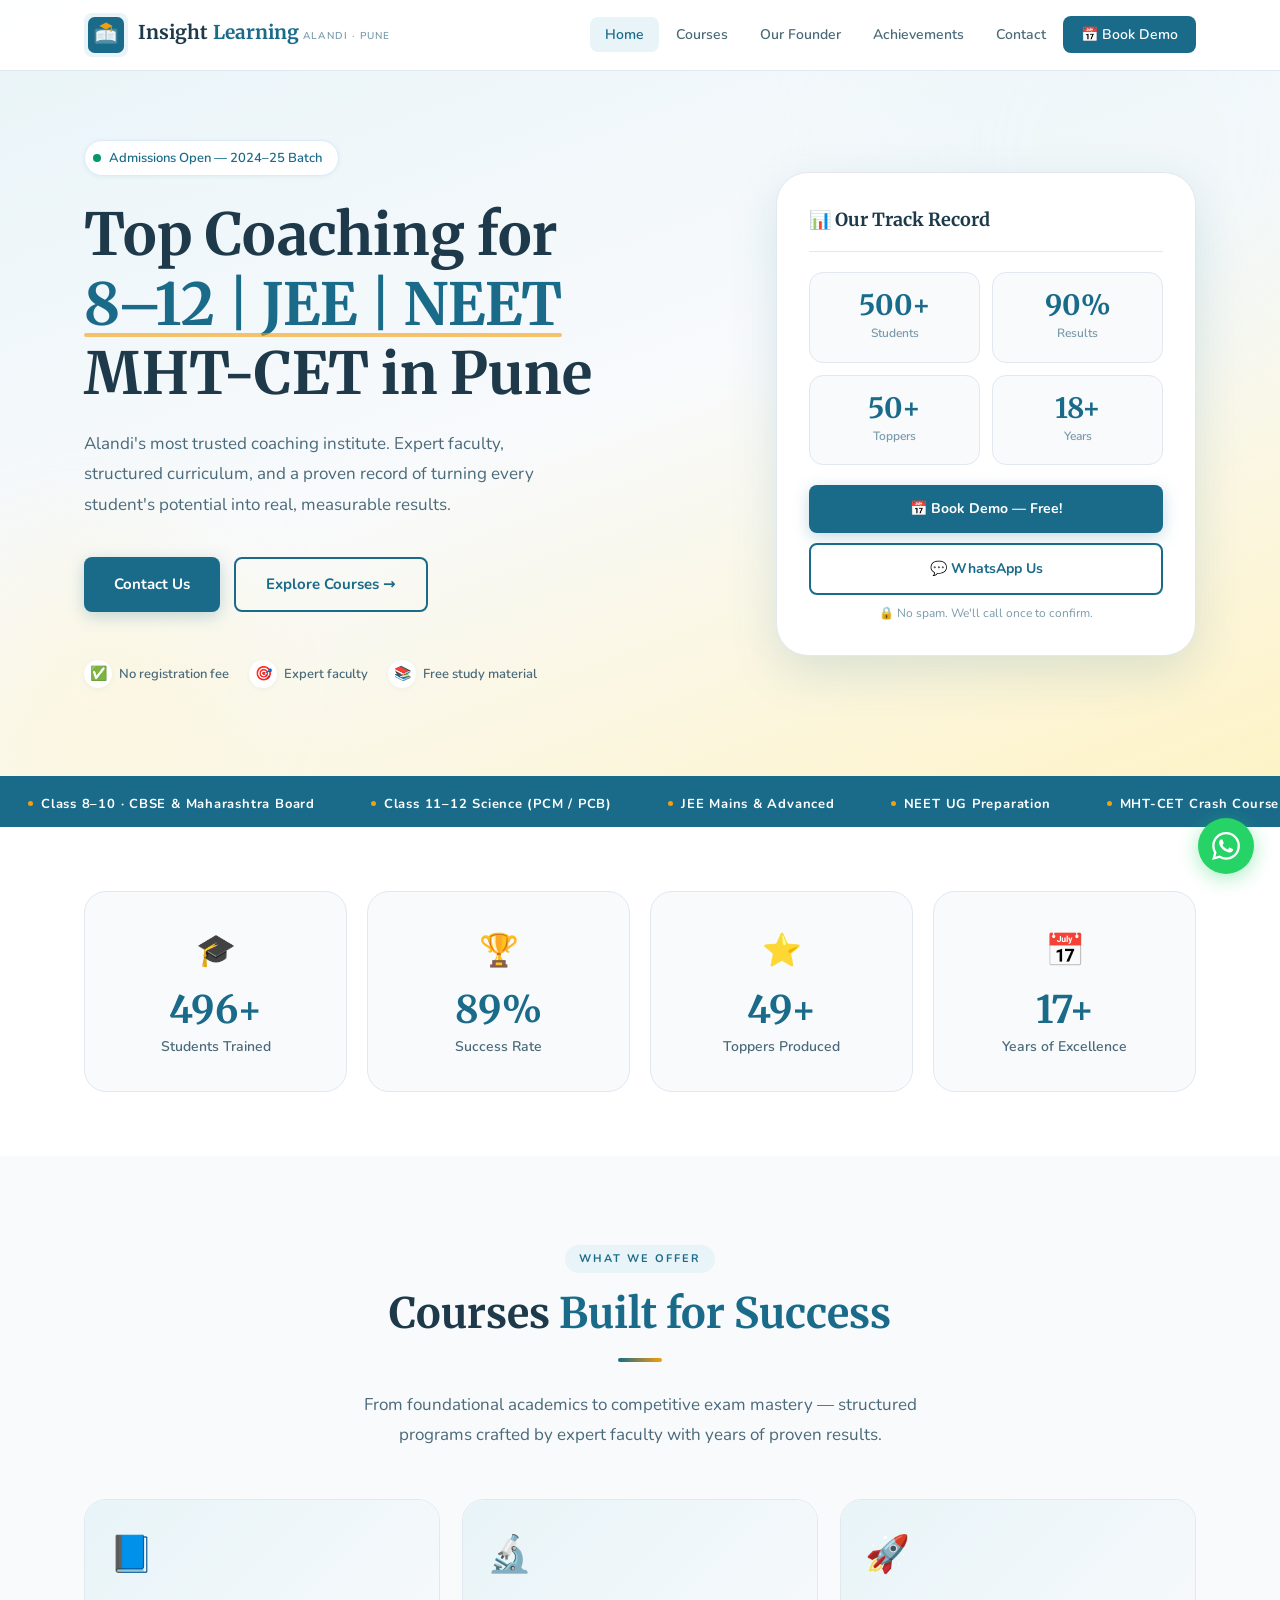
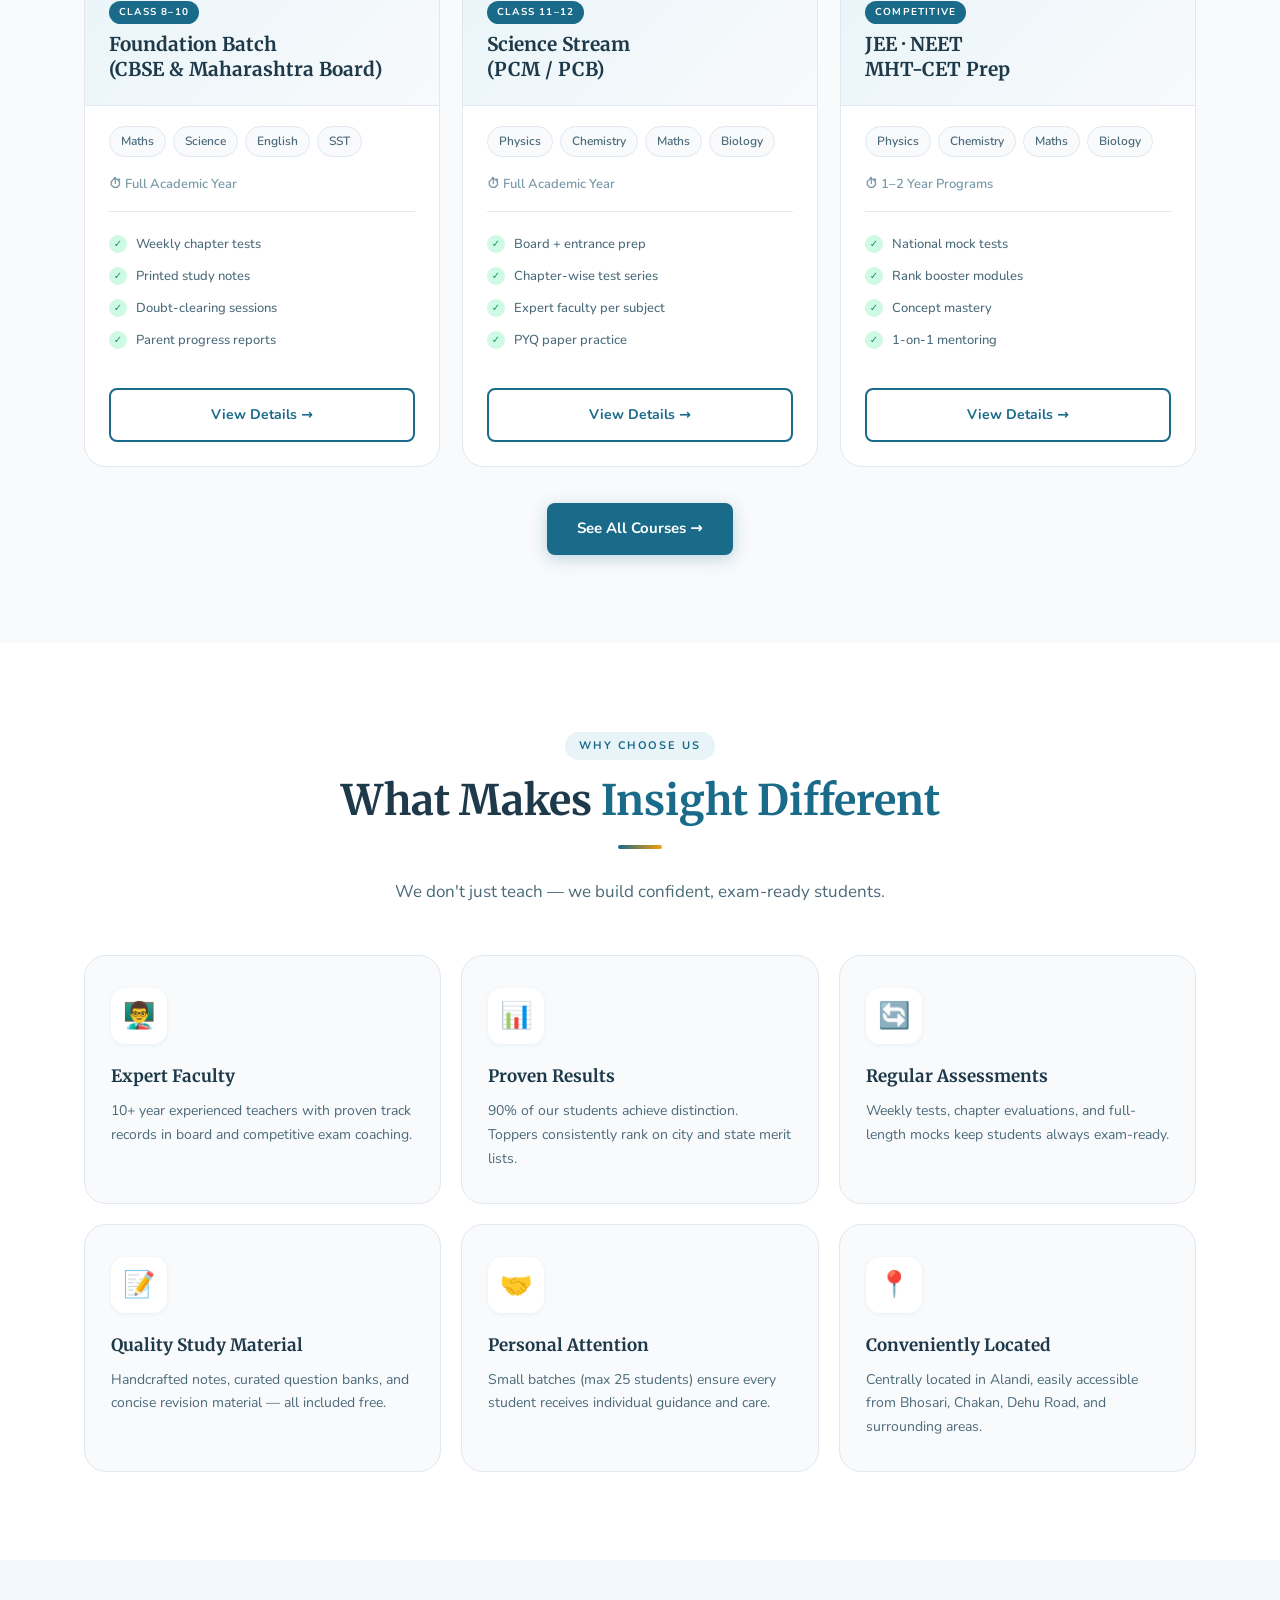
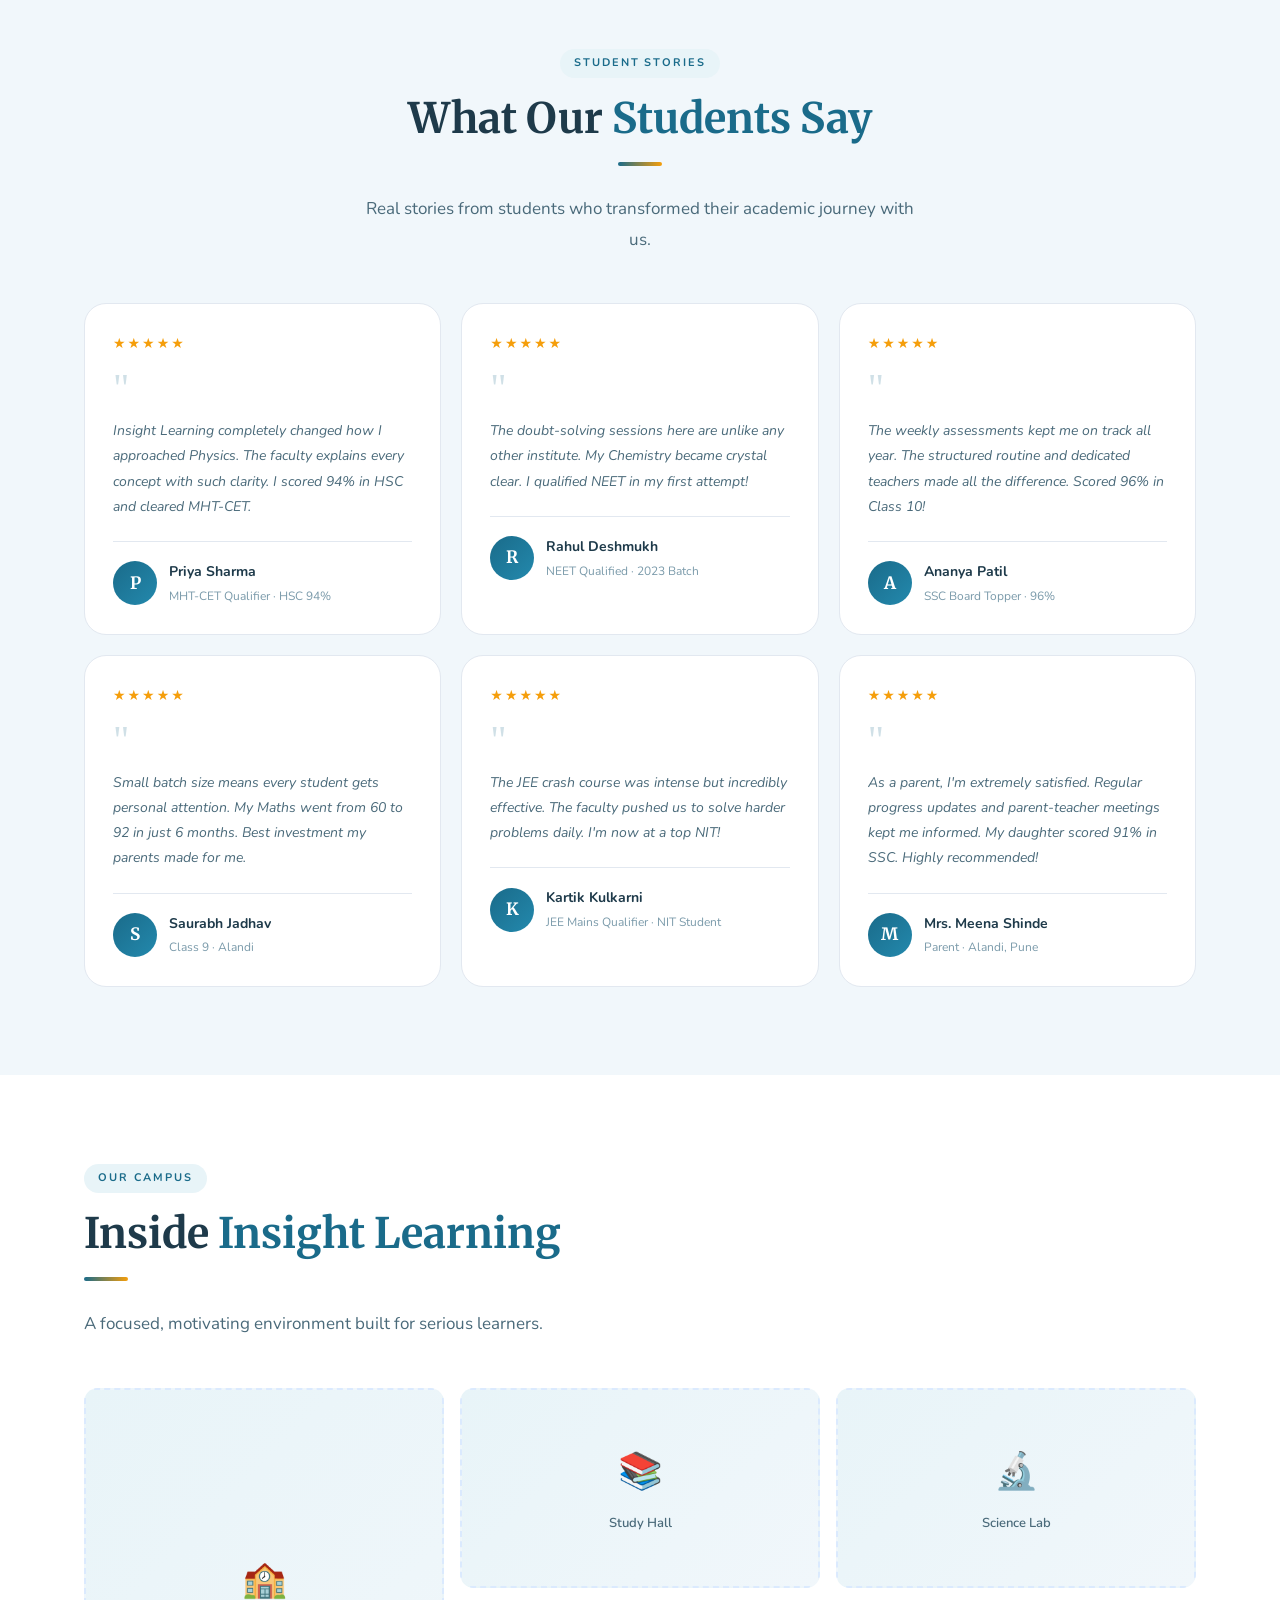
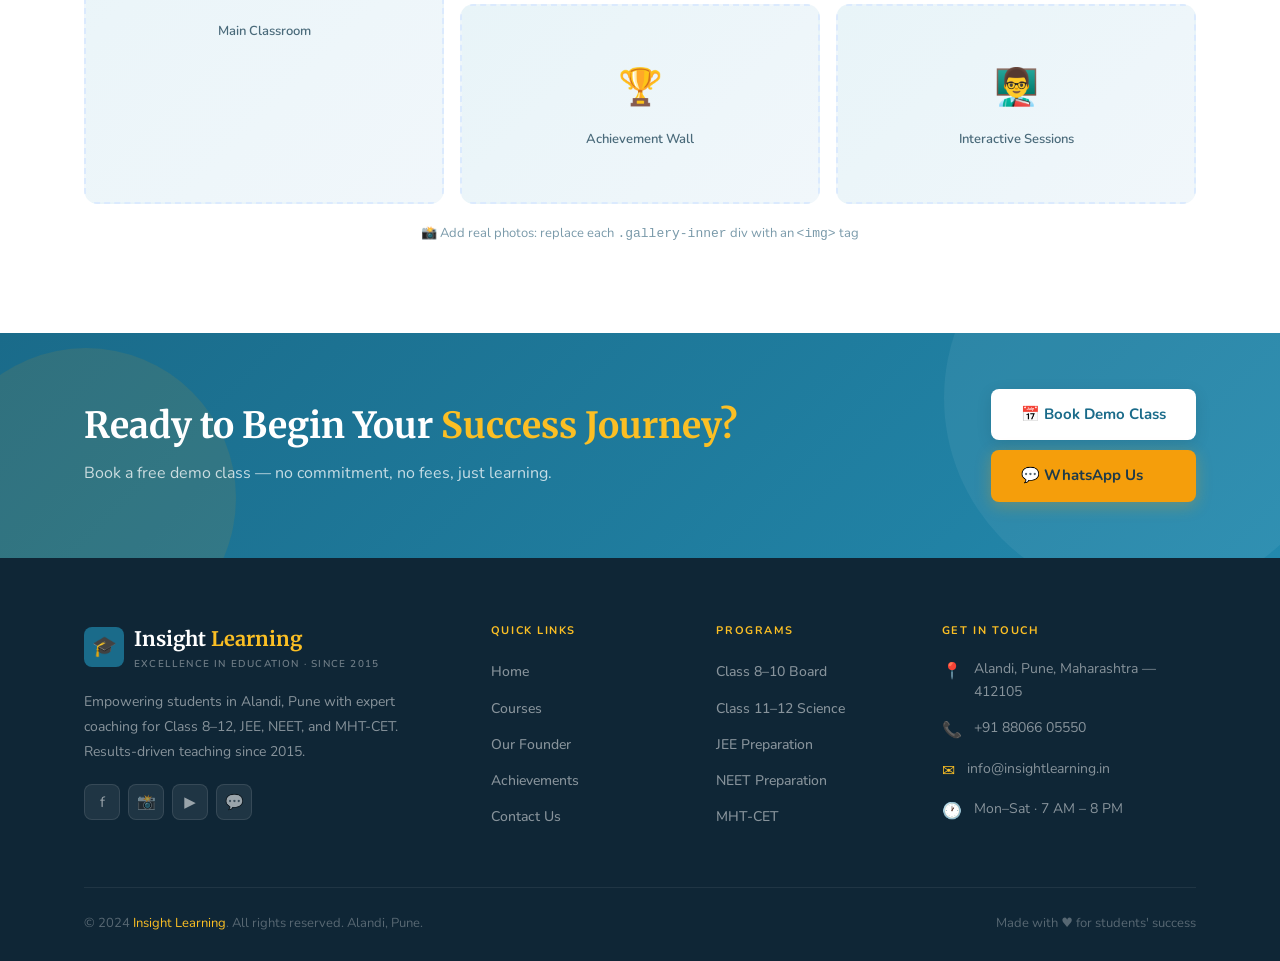
==== commit cdc6a075: "Update index.html demo change" ====
--- a/index.html
+++ b/index.html
@@ -79,7 +79,7 @@
         </p>
 
         <div class="hero-actions">
-          <a href="contact.html" class="btn btn-primary">📅 Book Free Demo Class</a>
+          <a href="contact.html" class="btn btn-primary">Contact Us</a>
           <a href="courses.html" class="btn btn-outline">Explore Courses →</a>
         </div>
 
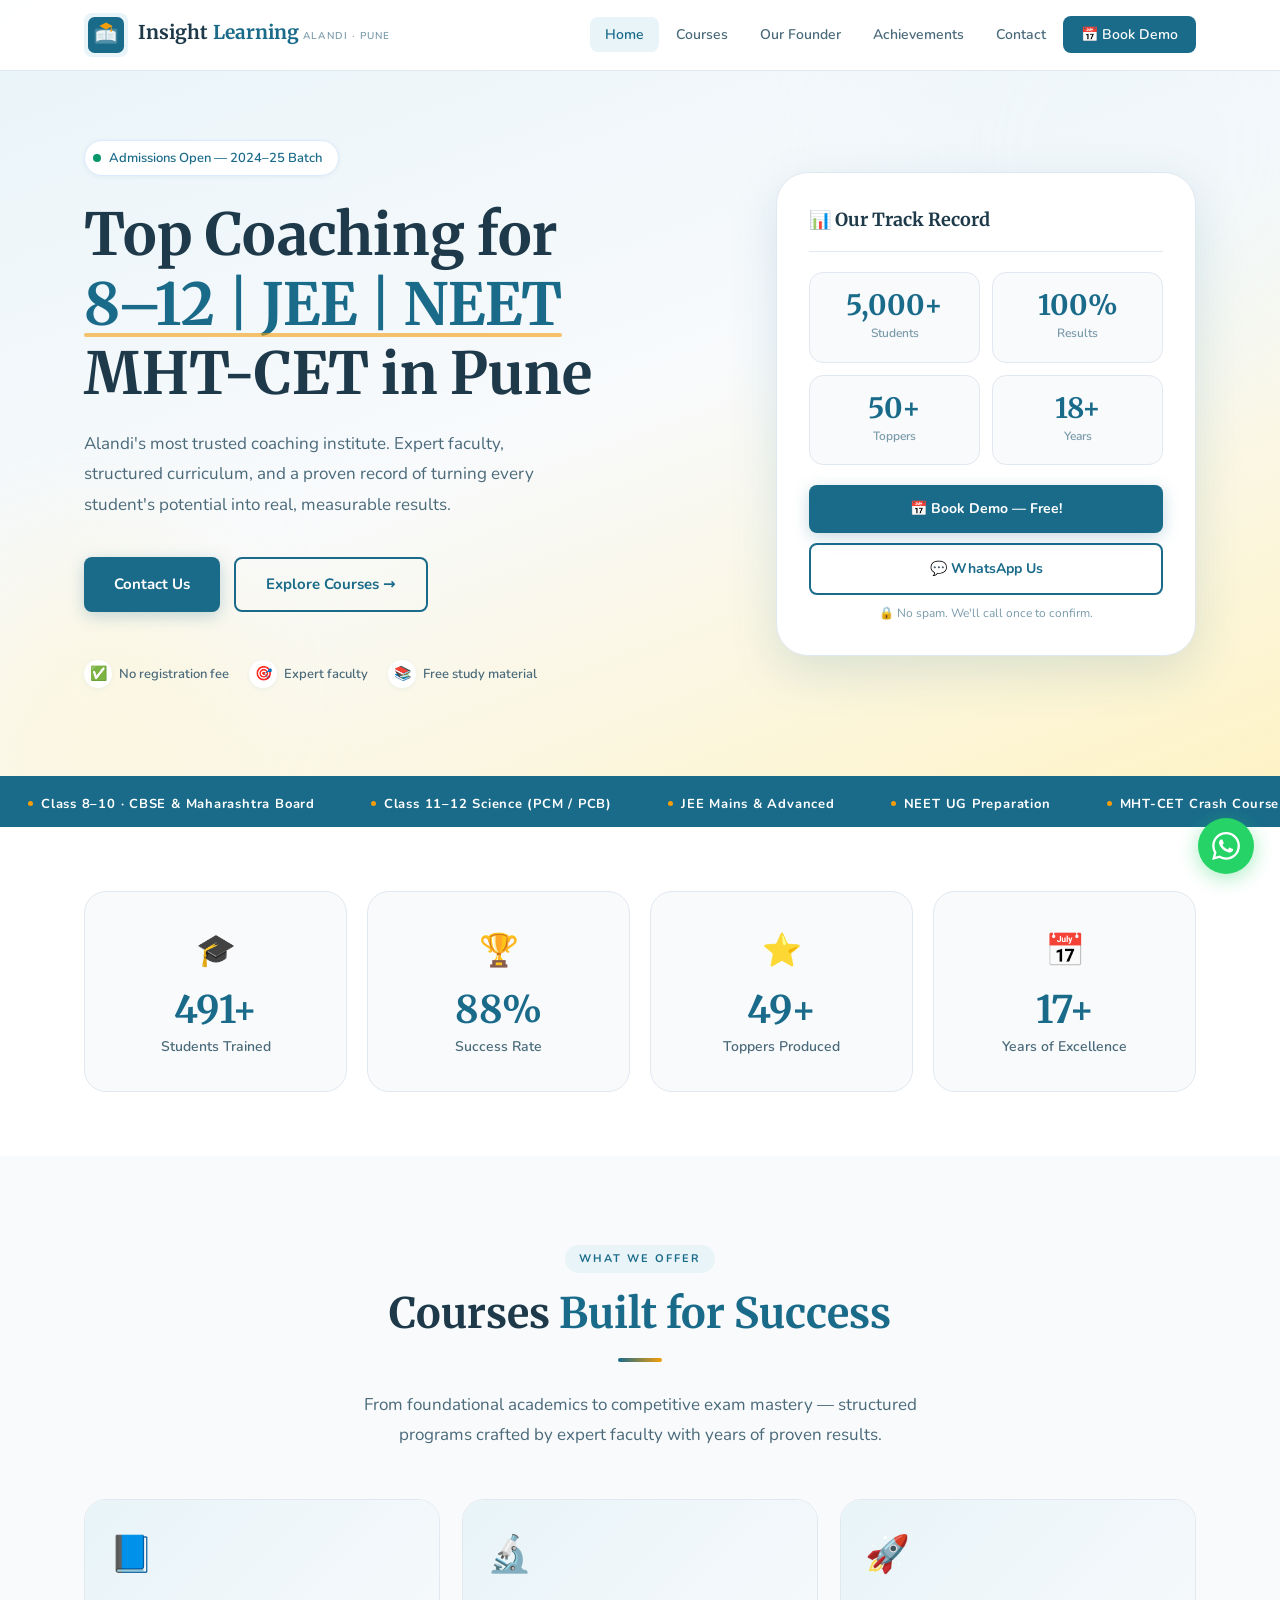
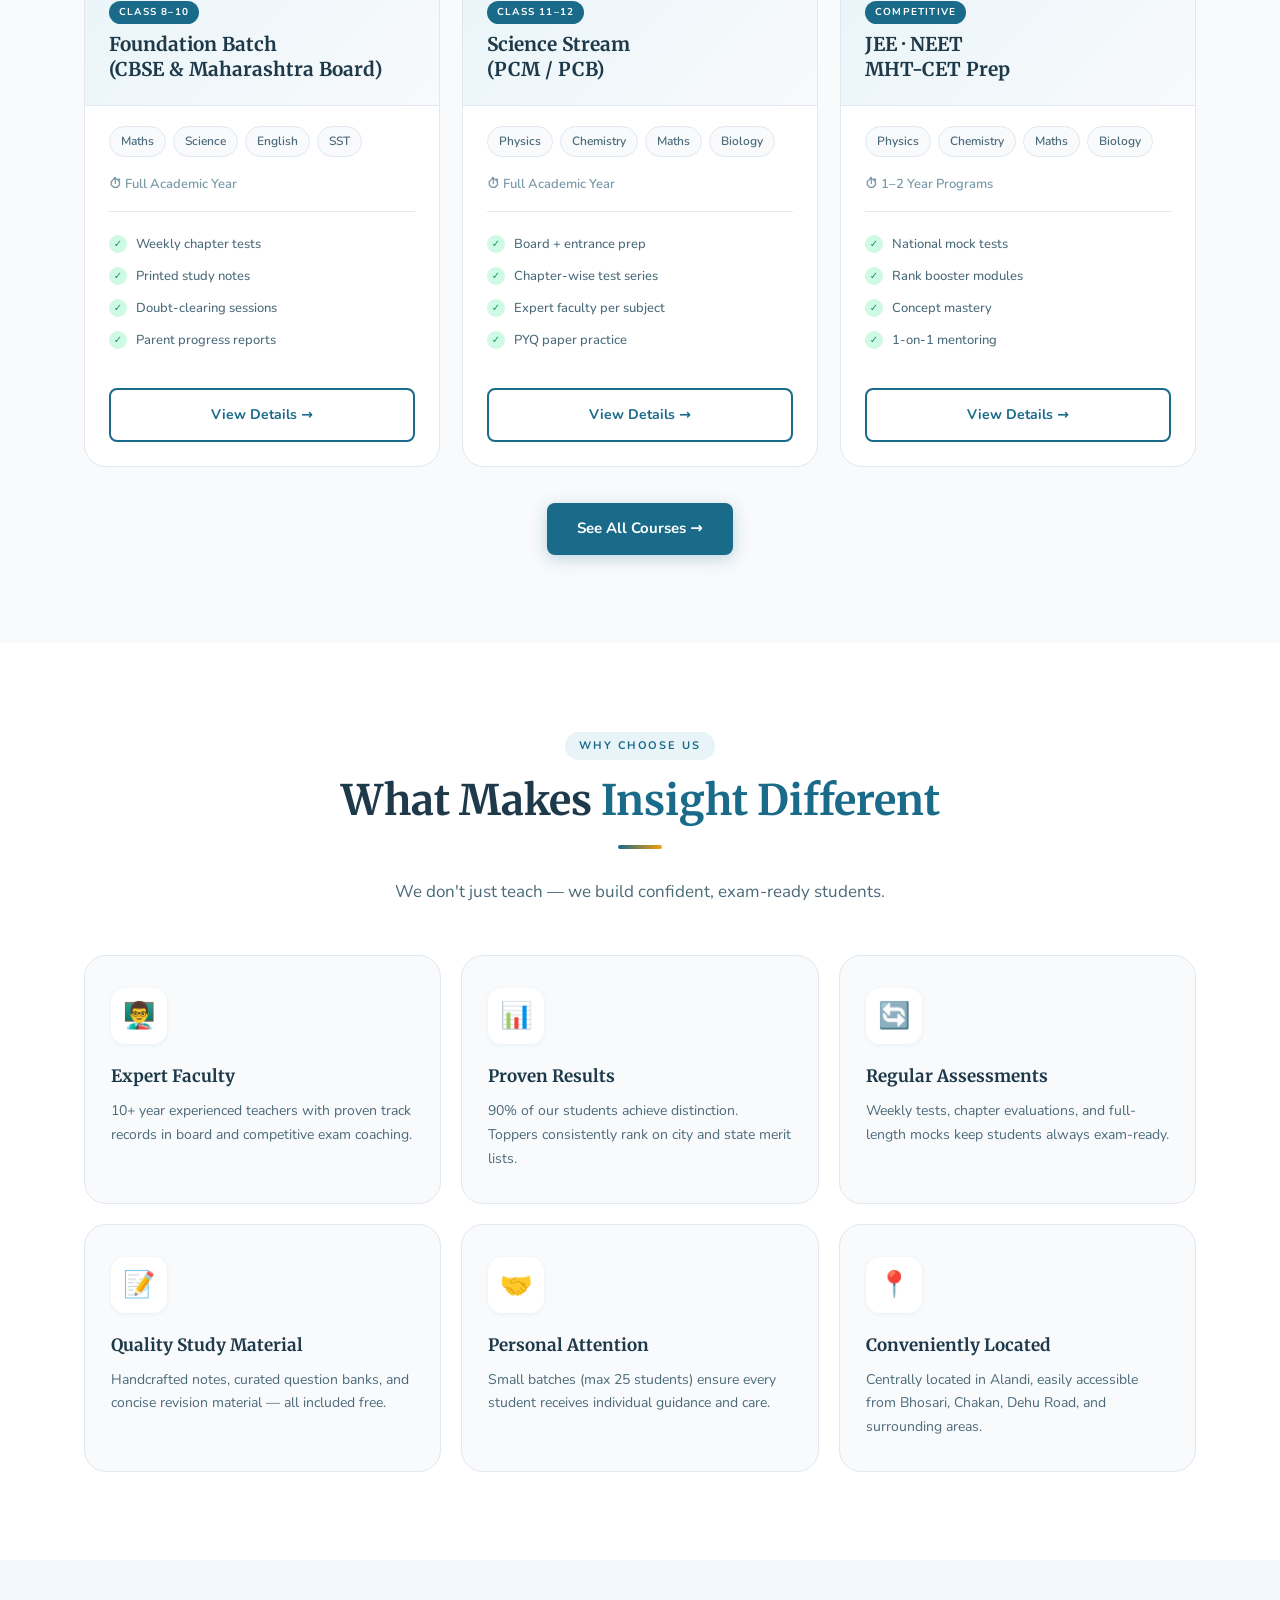
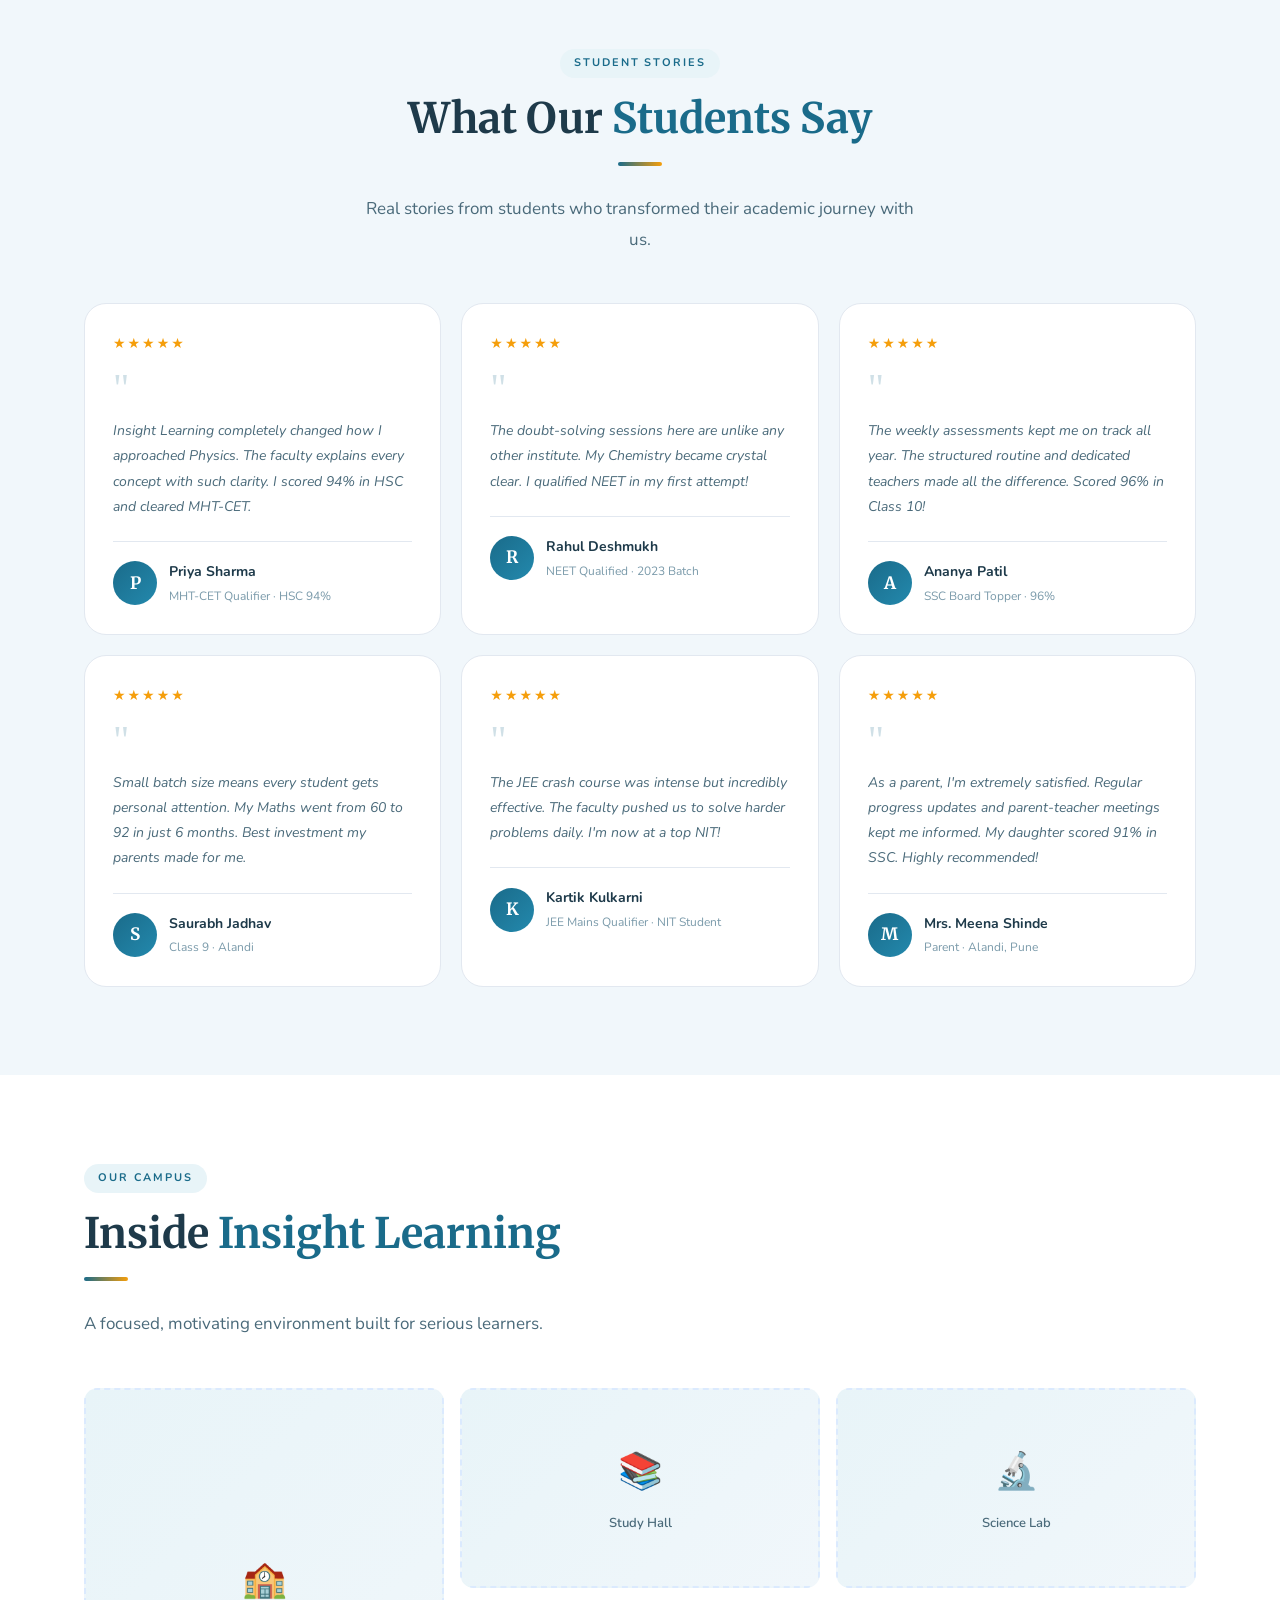
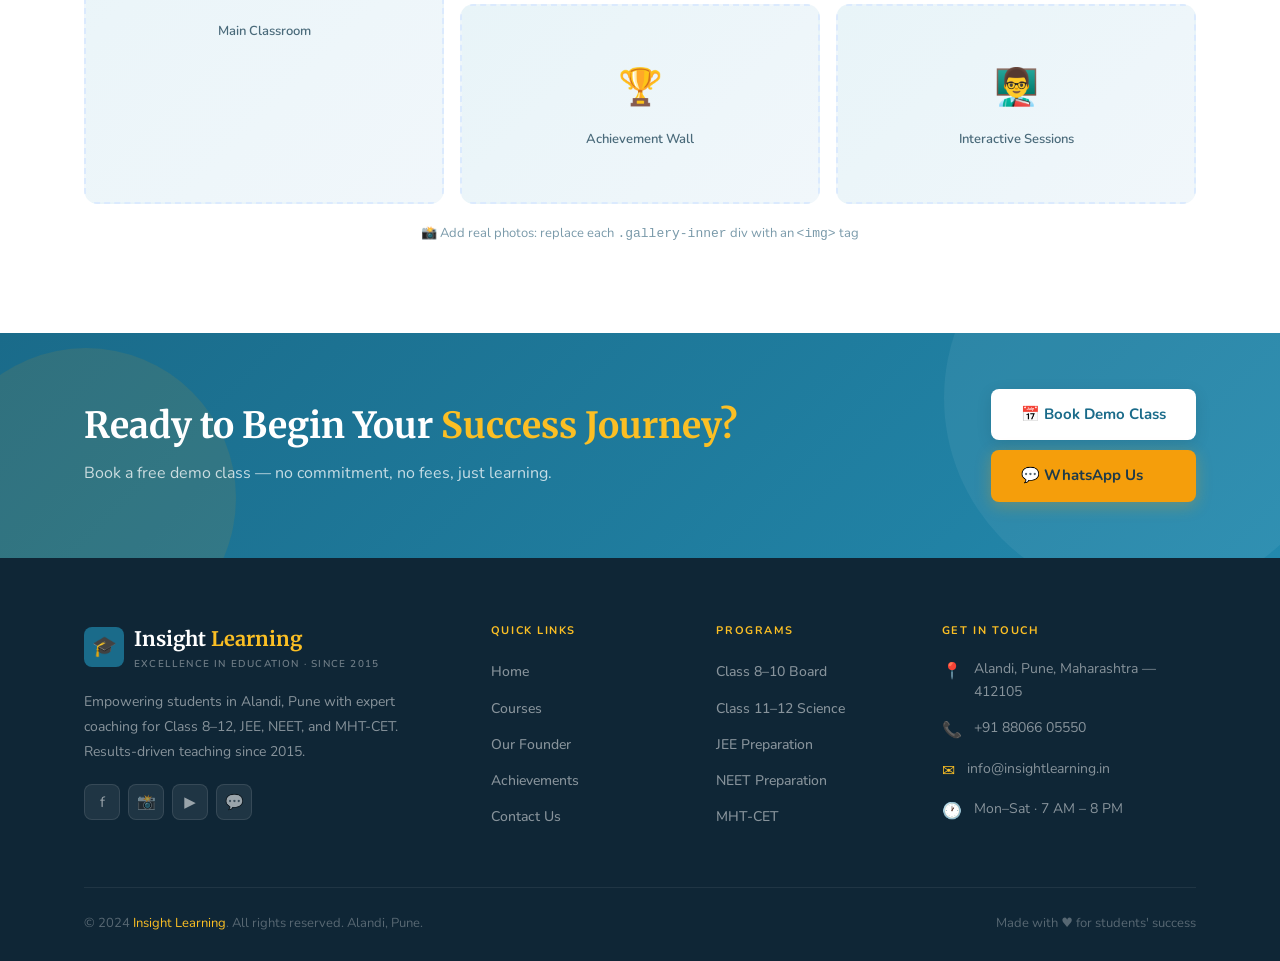
==== commit ec2a1171: "Update index.html Top Right Card change in index.html" ====
--- a/index.html
+++ b/index.html
@@ -101,15 +101,15 @@
         <div class="hero-card-title">📊 Our Track Record</div>
         <div class="hero-stat-row">
           <div class="hero-stat-box">
-            <div class="hero-stat-num" data-count="500" data-suffix="+">500+</div>
+            <div class="hero-stat-num" data-count="5000" data-suffix="+">5000+</div>
             <div class="hero-stat-label">Students</div>
           </div>
           <div class="hero-stat-box">
-            <div class="hero-stat-num" data-count="90" data-suffix="%">90%</div>
+            <div class="hero-stat-num" data-count="100" data-suffix="%">100%</div>
             <div class="hero-stat-label">Results</div>
           </div>
           <div class="hero-stat-box">
-            <div class="hero-stat-num" data-count="50" data-suffix="+">50+</div>
+            <div class="hero-stat-num" data-count="50" data-suffix="+">3000+</div>
             <div class="hero-stat-label">Toppers</div>
           </div>
           <div class="hero-stat-box">
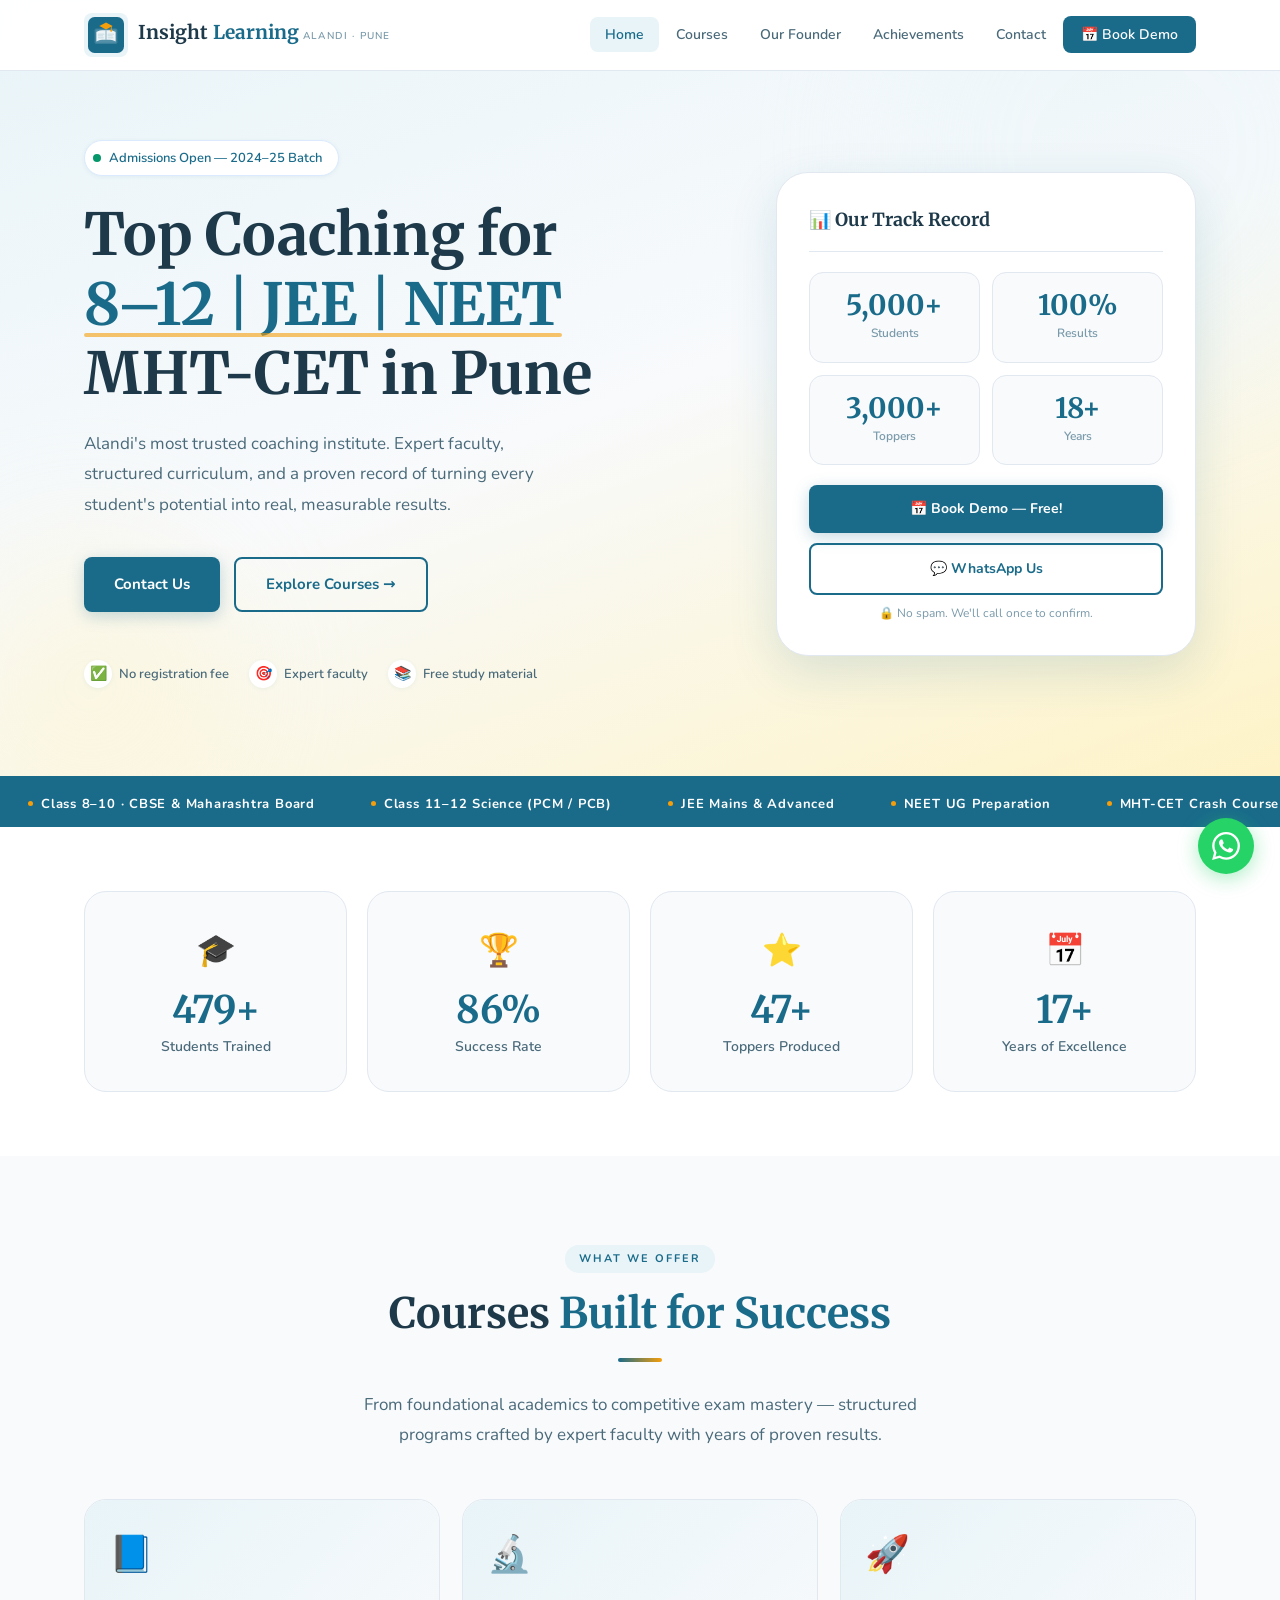
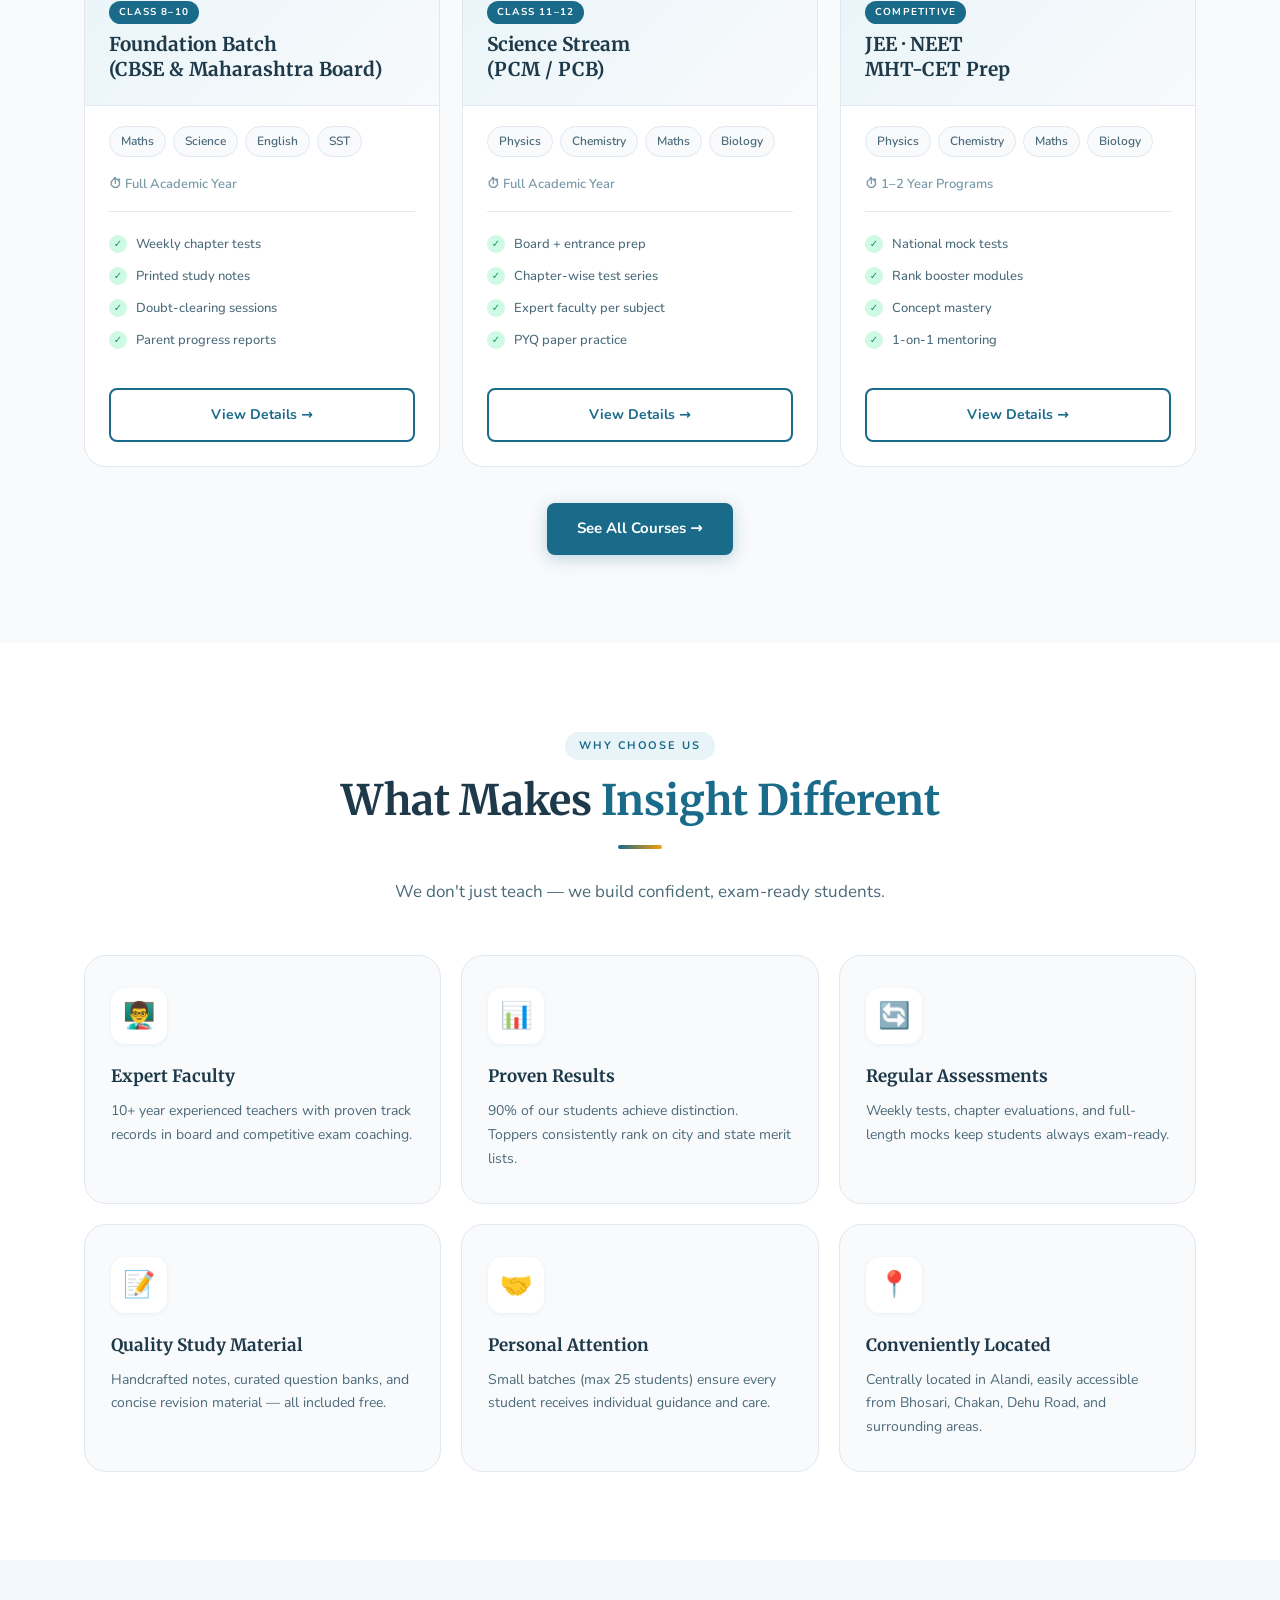
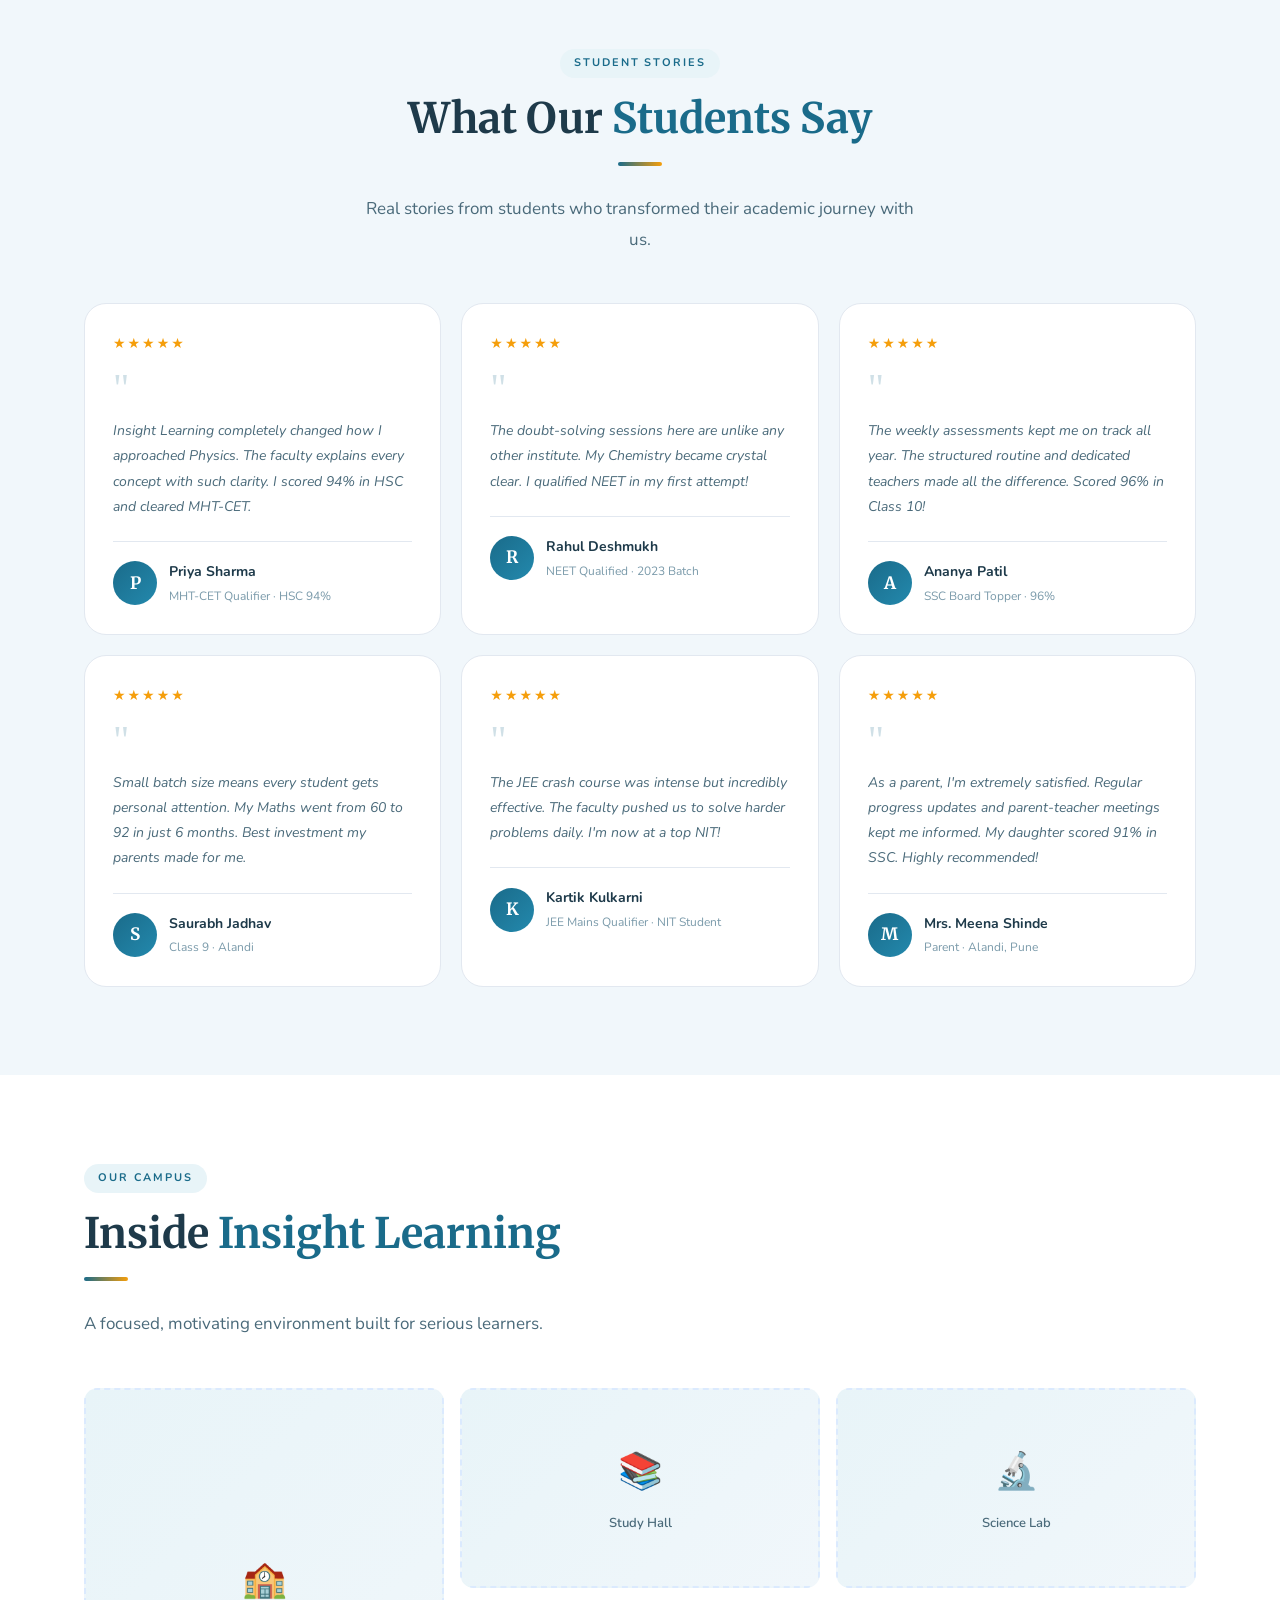
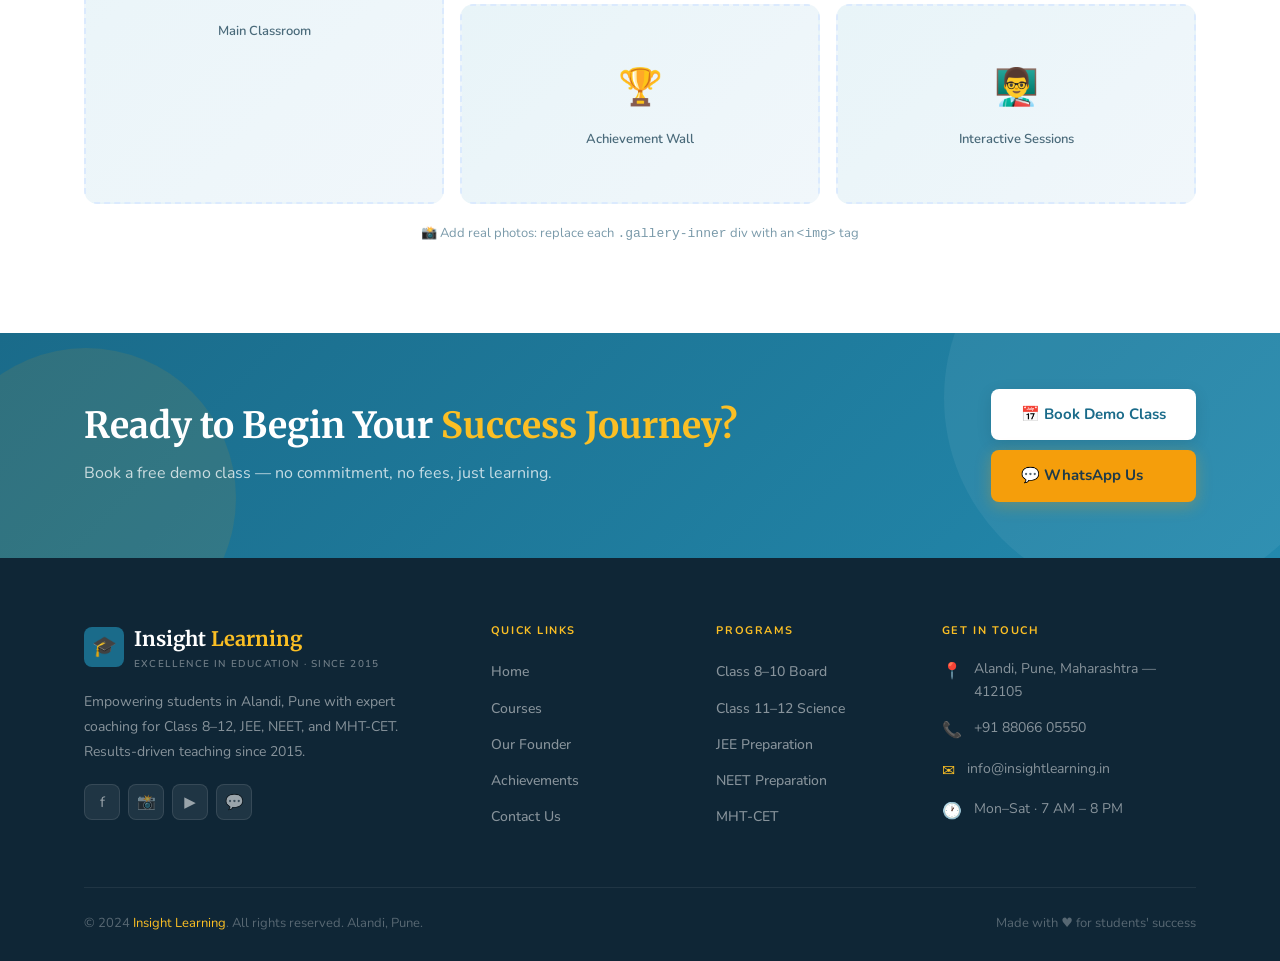
==== commit 71673834: "Update index.html small change" ====
--- a/index.html
+++ b/index.html
@@ -109,7 +109,7 @@
             <div class="hero-stat-label">Results</div>
           </div>
           <div class="hero-stat-box">
-            <div class="hero-stat-num" data-count="50" data-suffix="+">3000+</div>
+            <div class="hero-stat-num" data-count="3000" data-suffix="+">3000+</div>
             <div class="hero-stat-label">Toppers</div>
           </div>
           <div class="hero-stat-box">
